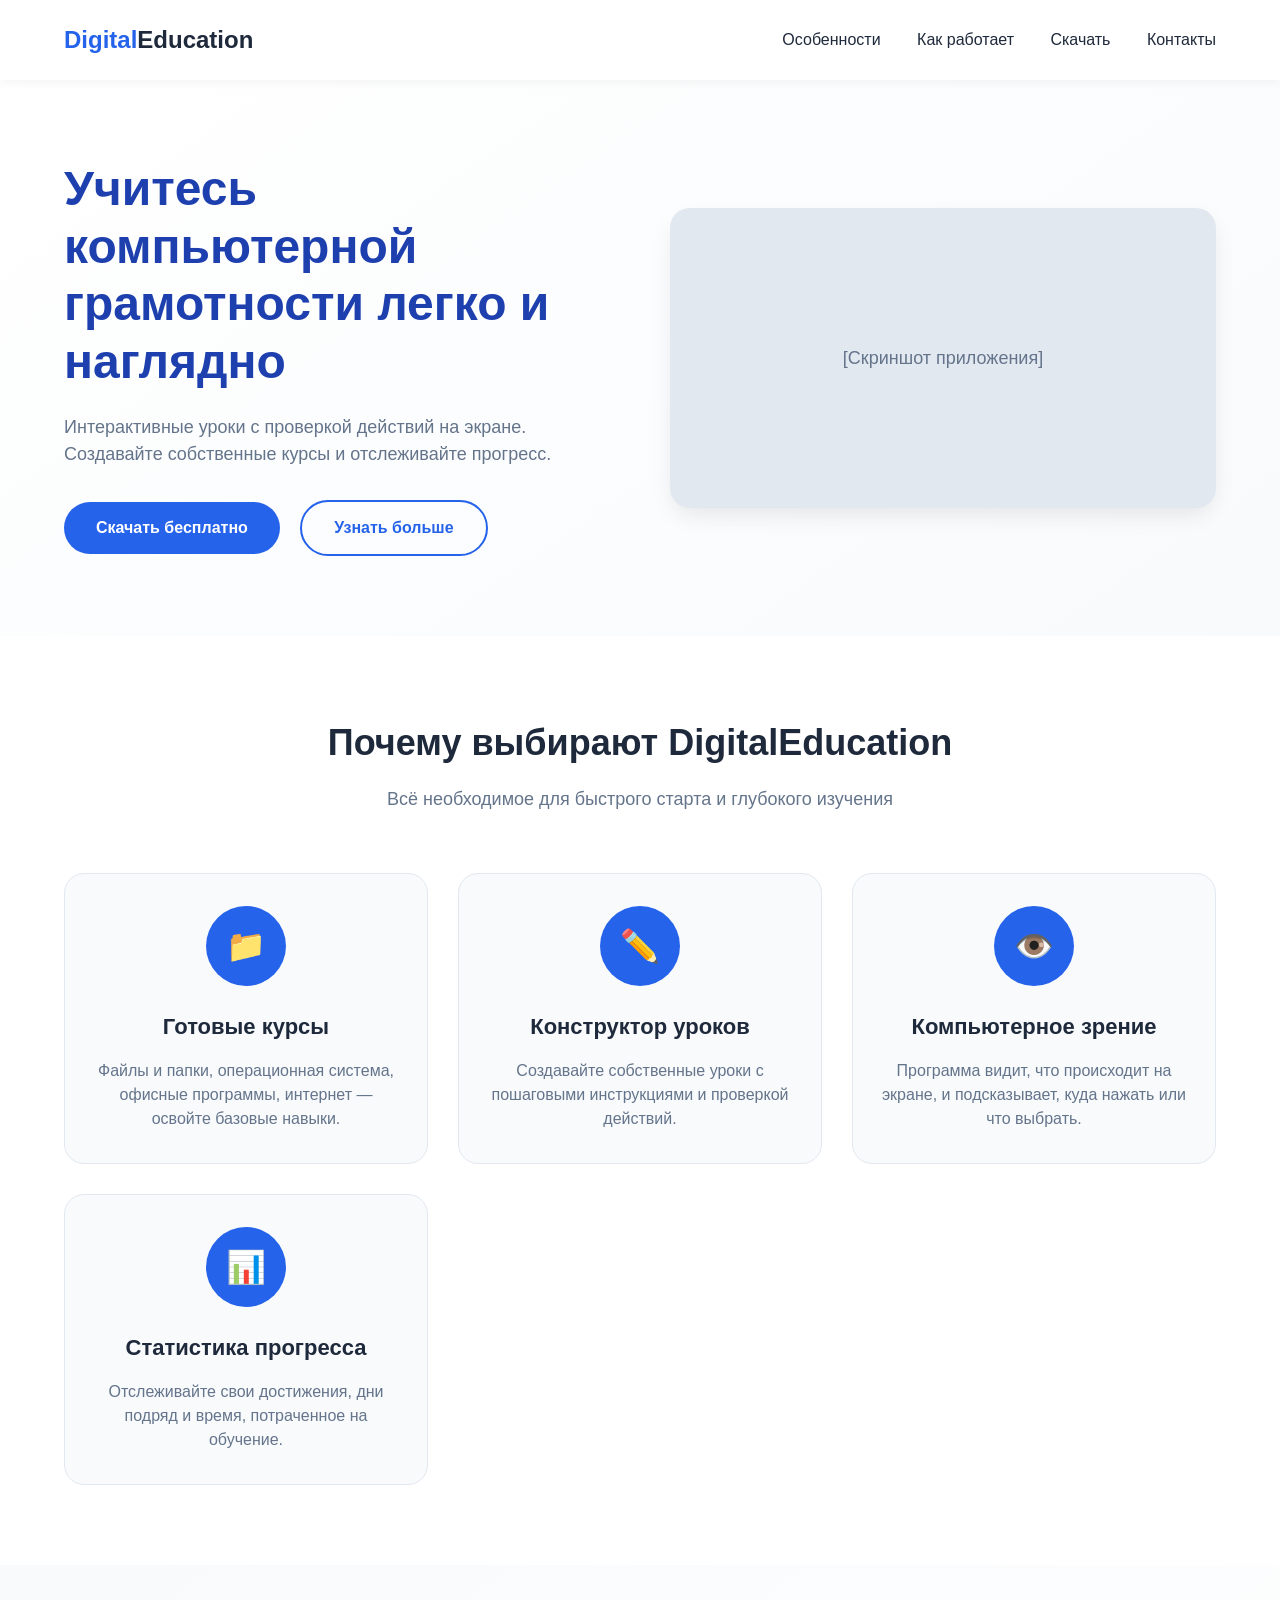
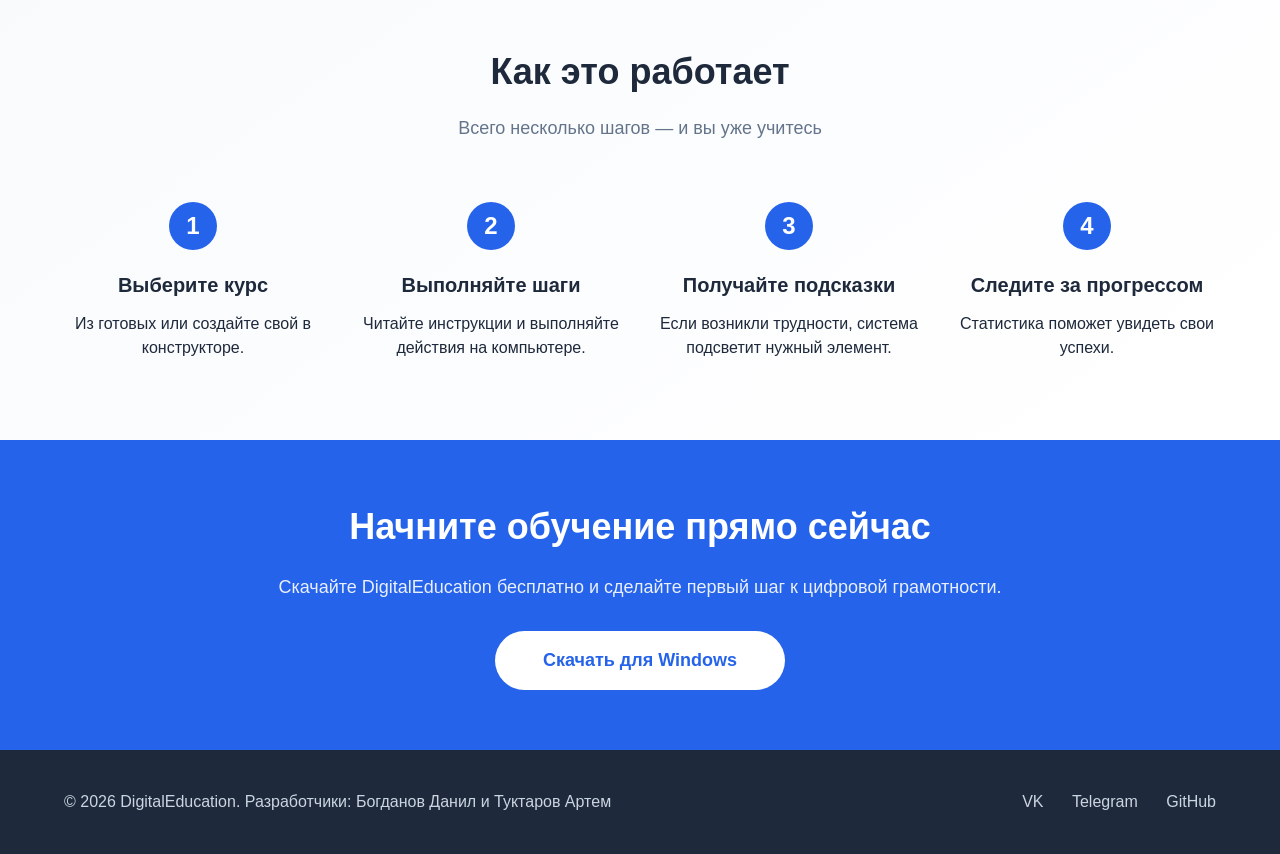
==== docs/index.html @ 8a0004fe "<Обязательно>" ====
<!DOCTYPE html>
<html lang="ru">
<head>
    <meta charset="UTF-8">
    <meta name="viewport" content="width=device-width, initial-scale=1.0">
    <title>DigitalEducation – учитесь компьютерной грамотности</title>
    <style>
        * {
            margin: 0;
            padding: 0;
            box-sizing: border-box;
        }

        body {
            font-family: 'Inter', -apple-system, BlinkMacSystemFont, 'Segoe UI', Roboto, sans-serif;
            background-color: #f5f7fa;
            color: #1e293b;
            line-height: 1.5;
        }

        /* Цвета из темы приложения */
        :root {
            --primary: #2563eb;      /* PrimaryBrush */
            --primary-dark: #1e40af;
            --success: #10b981;
            --warning: #f59e0b;
            --error: #ef4444;
            --surface: #ffffff;
            --text-primary: #1e293b;
            --text-secondary: #64748b;
            --border: #e2e8f0;
            --shadow: 0 10px 25px -5px rgba(0,0,0,0.1);
        }

        .container {
            max-width: 1200px;
            margin: 0 auto;
            padding: 0 24px;
        }

        /* Шапка */
        header {
            background: var(--surface);
            box-shadow: 0 2px 10px rgba(0,0,0,0.05);
            position: sticky;
            top: 0;
            z-index: 10;
        }

        header .container {
            display: flex;
            justify-content: space-between;
            align-items: center;
            height: 80px;
        }

        .logo {
            font-size: 24px;
            font-weight: 700;
            color: var(--primary);
        }
        .logo span {
            color: var(--text-primary);
        }

        nav a {
            margin-left: 32px;
            text-decoration: none;
            color: var(--text-primary);
            font-weight: 500;
            transition: color 0.2s;
        }
        nav a:hover {
            color: var(--primary);
        }

        /* Hero секция */
        .hero {
            padding: 80px 0;
            background: linear-gradient(145deg, #ffffff 0%, #f8fafc 100%);
        }

        .hero .container {
            display: grid;
            grid-template-columns: 1fr 1fr;
            gap: 60px;
            align-items: center;
        }

        .hero-content h1 {
            font-size: 48px;
            font-weight: 800;
            line-height: 1.2;
            margin-bottom: 24px;
            color: var(--primary-dark);
        }

        .hero-content p {
            font-size: 18px;
            color: var(--text-secondary);
            margin-bottom: 32px;
        }

        .btn {
            display: inline-block;
            background-color: var(--primary);
            color: white;
            padding: 14px 32px;
            border-radius: 40px;
            font-weight: 600;
            text-decoration: none;
            transition: background 0.2s, transform 0.1s;
            border: none;
            cursor: pointer;
        }
        .btn:hover {
            background-color: var(--primary-dark);
            transform: scale(1.05);
        }
        .btn-outline {
            background: transparent;
            border: 2px solid var(--primary);
            color: var(--primary);
            margin-left: 16px;
        }
        .btn-outline:hover {
            background: var(--primary);
            color: white;
        }

        .hero-image {
            background: var(--surface);
            border-radius: 20px;
            padding: 20px;
            box-shadow: var(--shadow);
            text-align: center;
        }
        .hero-image img {
            max-width: 100%;
            border-radius: 12px;
        }

        /* Особенности */
        .features {
            padding: 80px 0;
            background: var(--surface);
        }

        .section-title {
            text-align: center;
            font-size: 36px;
            font-weight: 700;
            margin-bottom: 16px;
            color: var(--text-primary);
        }
        .section-subtitle {
            text-align: center;
            font-size: 18px;
            color: var(--text-secondary);
            max-width: 700px;
            margin: 0 auto 60px;
        }

        .features-grid {
            display: grid;
            grid-template-columns: repeat(auto-fit, minmax(280px, 1fr));
            gap: 30px;
        }

        .feature-card {
            background: #f8fafc;
            border-radius: 20px;
            padding: 32px 24px;
            text-align: center;
            transition: all 0.3s;
            border: 1px solid var(--border);
        }
        .feature-card:hover {
            transform: translateY(-8px);
            box-shadow: var(--shadow);
            border-color: var(--primary);
        }

        .feature-icon {
            width: 80px;
            height: 80px;
            background: var(--primary);
            border-radius: 50%;
            display: flex;
            align-items: center;
            justify-content: center;
            margin: 0 auto 24px;
            color: white;
            font-size: 32px;
            font-weight: 600;
        }

        .feature-card h3 {
            font-size: 22px;
            margin-bottom: 16px;
            color: var(--text-primary);
        }
        .feature-card p {
            color: var(--text-secondary);
        }

        /* Как это работает */
        .how-it-works {
            padding: 80px 0;
            background: linear-gradient(145deg, #f8fafc 0%, #ffffff 100%);
        }

        .steps {
            display: flex;
            flex-wrap: wrap;
            justify-content: center;
            gap: 40px;
            margin-top: 50px;
        }

        .step {
            flex: 1 1 200px;
            text-align: center;
            position: relative;
        }

        .step-number {
            width: 48px;
            height: 48px;
            background: var(--primary);
            color: white;
            border-radius: 50%;
            display: flex;
            align-items: center;
            justify-content: center;
            font-size: 24px;
            font-weight: 700;
            margin: 0 auto 20px;
        }

        .step h4 {
            font-size: 20px;
            margin-bottom: 12px;
        }

        /* CTA */
        .cta {
            padding: 60px 0;
            background: var(--primary);
            color: white;
            text-align: center;
        }

        .cta h2 {
            font-size: 36px;
            margin-bottom: 20px;
        }
        .cta p {
            font-size: 18px;
            margin-bottom: 30px;
            opacity: 0.9;
        }
        .cta .btn {
            background: white;
            color: var(--primary);
            font-size: 18px;
            padding: 16px 48px;
        }
        .cta .btn:hover {
            background: #f1f5f9;
        }

        /* Подвал */
        footer {
            background: #1e293b;
            color: #cbd5e1;
            padding: 40px 0;
        }
        footer .container {
            display: flex;
            justify-content: space-between;
            align-items: center;
            flex-wrap: wrap;
            gap: 20px;
        }
        footer a {
            color: #cbd5e1;
            text-decoration: none;
        }
        footer a:hover {
            color: white;
        }
        .social-links a {
            margin-left: 24px;
        }

        /* Адаптивность */
        @media (max-width: 768px) {
            .hero .container {
                grid-template-columns: 1fr;
                text-align: center;
            }
            .hero-content h1 {
                font-size: 36px;
            }
            nav {
                display: none; /* для простоты скроем, можно заменить на бургер */
            }
            .steps {
                flex-direction: column;
                align-items: center;
            }
            footer .container {
                flex-direction: column;
                text-align: center;
            }
            .social-links a {
                margin: 0 12px;
            }
        }

        /* Placeholder для изображения */
        .hero-image {
            background: #e2e8f0;
            display: flex;
            align-items: center;
            justify-content: center;
            min-height: 300px;
            color: #64748b;
            font-size: 18px;
        }
    </style>
</head>
<body>
    <header>
        <div class="container">
            <div class="logo">Digital<span>Education</span></div>
            <nav>
                <a href="#features">Особенности</a>
                <a href="#how">Как работает</a>
                <a href="#download">Скачать</a>
                <a href="#contact">Контакты</a>
            </nav>
        </div>
    </header>

    <section class="hero">
        <div class="container">
            <div class="hero-content">
                <h1>Учитесь компьютерной грамотности легко и наглядно</h1>
                <p>Интерактивные уроки с проверкой действий на экране. Создавайте собственные курсы и отслеживайте прогресс.</p>
                <a href="#" class="btn">Скачать бесплатно</a>
                <a href="#" class="btn btn-outline">Узнать больше</a>
            </div>
            <div class="hero-image">
                <!-- Здесь будет скриншот приложения -->
                [Скриншот приложения]
            </div>
        </div>
    </section>

    <section class="features" id="features">
        <div class="container">
            <h2 class="section-title">Почему выбирают DigitalEducation</h2>
            <p class="section-subtitle">Всё необходимое для быстрого старта и глубокого изучения</p>
            <div class="features-grid">
                <div class="feature-card">
                    <div class="feature-icon">📁</div>
                    <h3>Готовые курсы</h3>
                    <p>Файлы и папки, операционная система, офисные программы, интернет — освойте базовые навыки.</p>
                </div>
                <div class="feature-card">
                    <div class="feature-icon">✏️</div>
                    <h3>Конструктор уроков</h3>
                    <p>Создавайте собственные уроки с пошаговыми инструкциями и проверкой действий.</p>
                </div>
                <div class="feature-card">
                    <div class="feature-icon">👁️</div>
                    <h3>Компьютерное зрение</h3>
                    <p>Программа видит, что происходит на экране, и подсказывает, куда нажать или что выбрать.</p>
                </div>
                <div class="feature-card">
                    <div class="feature-icon">📊</div>
                    <h3>Статистика прогресса</h3>
                    <p>Отслеживайте свои достижения, дни подряд и время, потраченное на обучение.</p>
                </div>
            </div>
        </div>
    </section>

    <section class="how-it-works" id="how">
        <div class="container">
            <h2 class="section-title">Как это работает</h2>
            <p class="section-subtitle">Всего несколько шагов — и вы уже учитесь</p>
            <div class="steps">
                <div class="step">
                    <div class="step-number">1</div>
                    <h4>Выберите курс</h4>
                    <p>Из готовых или создайте свой в конструкторе.</p>
                </div>
                <div class="step">
                    <div class="step-number">2</div>
                    <h4>Выполняйте шаги</h4>
                    <p>Читайте инструкции и выполняйте действия на компьютере.</p>
                </div>
                <div class="step">
                    <div class="step-number">3</div>
                    <h4>Получайте подсказки</h4>
                    <p>Если возникли трудности, система подсветит нужный элемент.</p>
                </div>
                <div class="step">
                    <div class="step-number">4</div>
                    <h4>Следите за прогрессом</h4>
                    <p>Статистика поможет увидеть свои успехи.</p>
                </div>
            </div>
        </div>
    </section>

    <section class="cta" id="download">
        <div class="container">
            <h2>Начните обучение прямо сейчас</h2>
            <p>Скачайте DigitalEducation бесплатно и сделайте первый шаг к цифровой грамотности.</p>
            <a href="#" class="btn">Скачать для Windows</a>
        </div>
    </section>

    <footer id="contact">
        <div class="container">
            <div>© 2026 DigitalEducation. Разработчики: Богданов Данил и Туктаров Артем</div>
            <div class="social-links">
                <a href="#">VK</a>
                <a href="#">Telegram</a>
                <a href="#">GitHub</a>
            </div>
        </div>
    </footer>
</body>
</html>
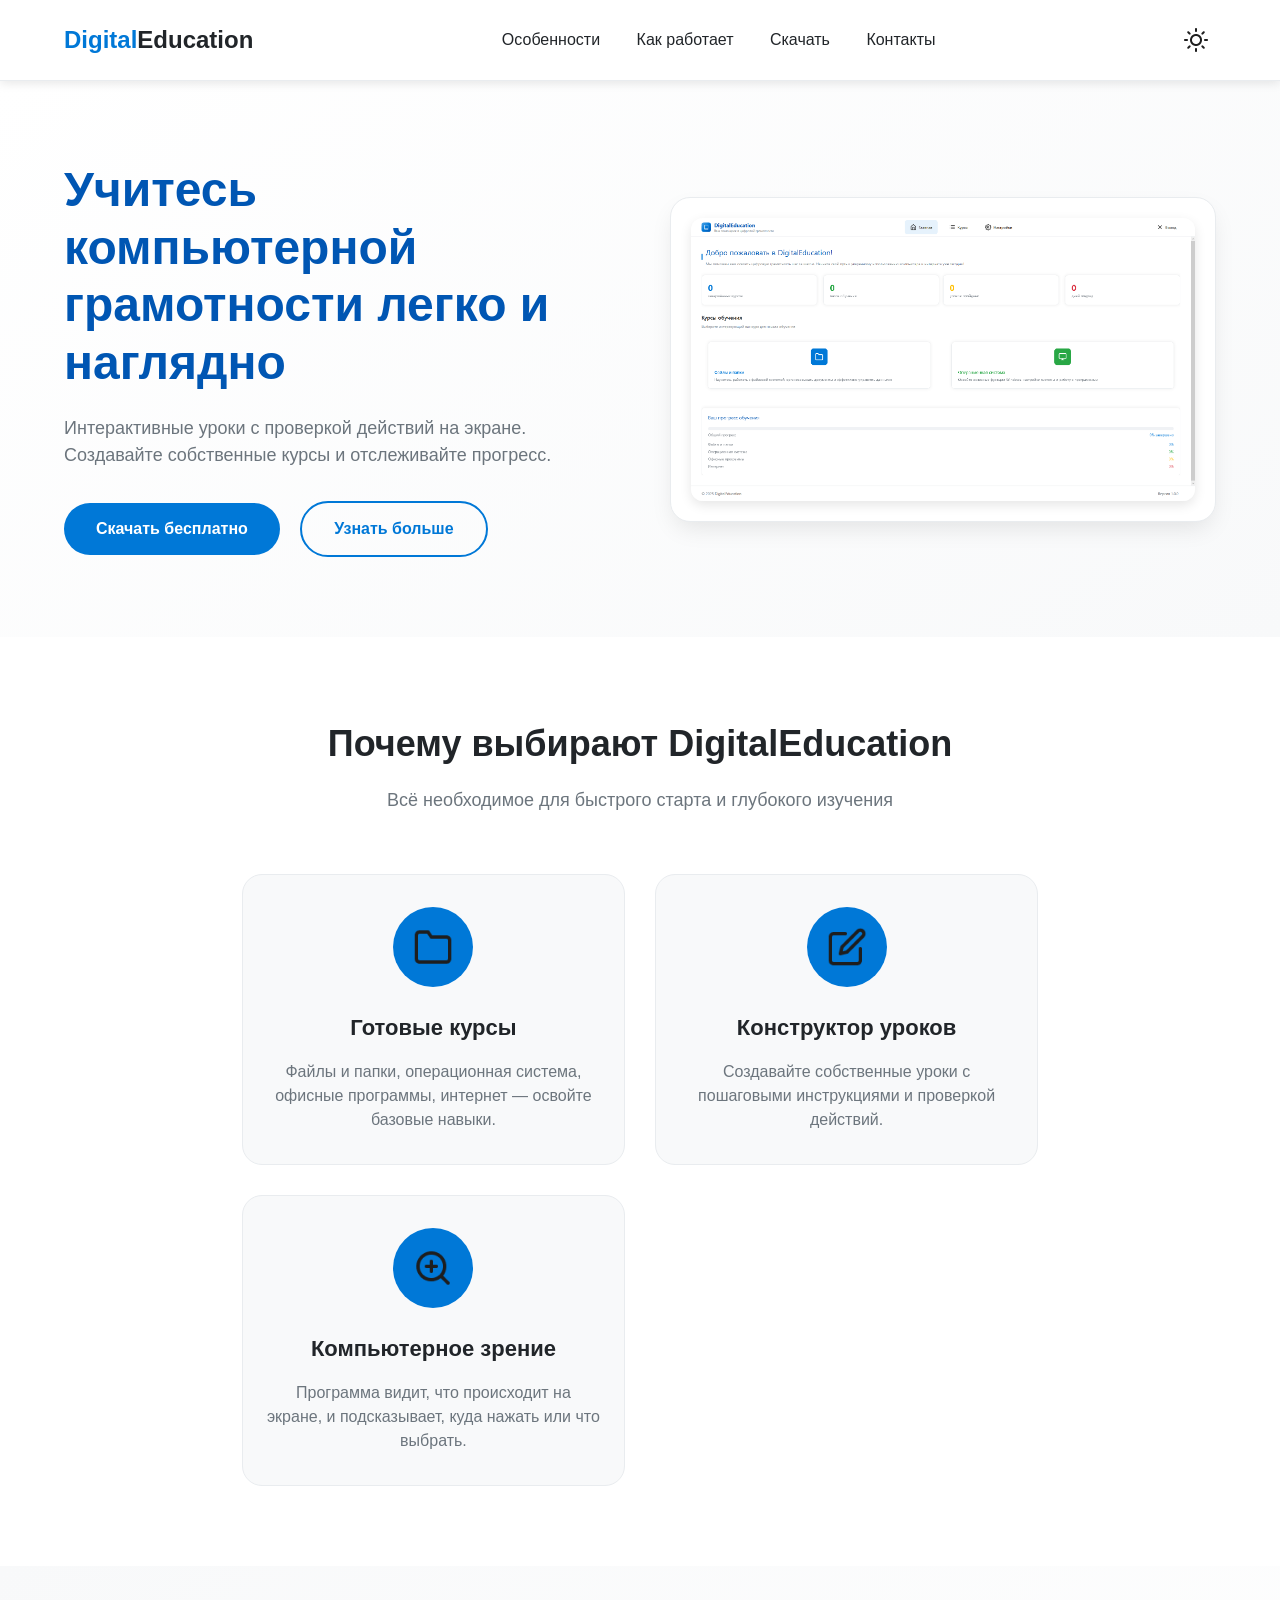
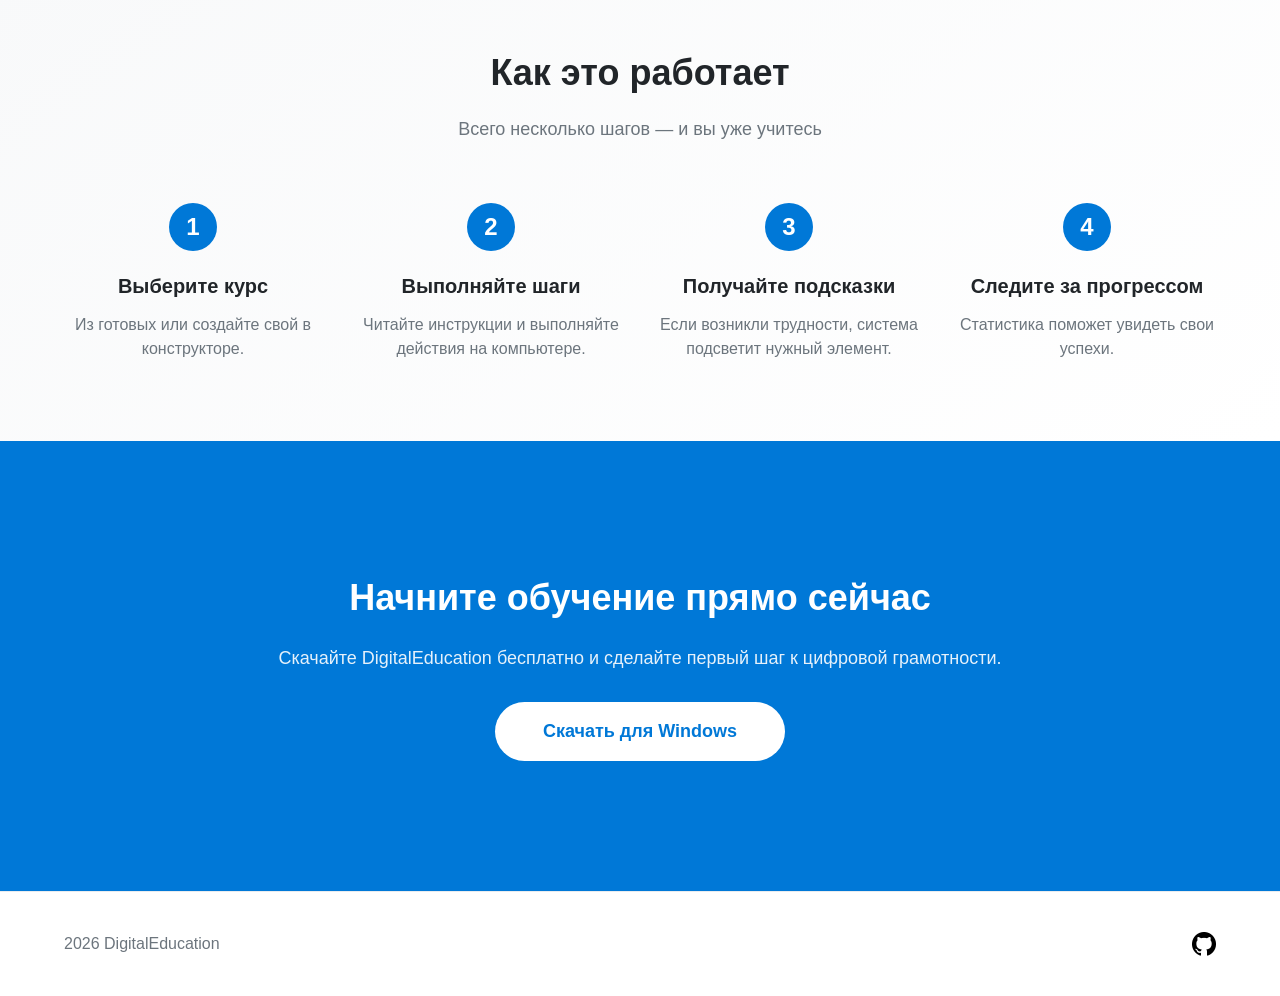
==== commit d18d0fc3: "<Обязательно>" ====
--- a/docs/index.html
+++ b/docs/index.html
@@ -4,334 +4,9 @@
     <meta charset="UTF-8">
     <meta name="viewport" content="width=device-width, initial-scale=1.0">
     <title>DigitalEducation – учитесь компьютерной грамотности</title>
-    <style>
-        * {
-            margin: 0;
-            padding: 0;
-            box-sizing: border-box;
-        }
-
-        body {
-            font-family: 'Inter', -apple-system, BlinkMacSystemFont, 'Segoe UI', Roboto, sans-serif;
-            background-color: #f5f7fa;
-            color: #1e293b;
-            line-height: 1.5;
-        }
-
-        /* Цвета из темы приложения */
-        :root {
-            --primary: #2563eb;      /* PrimaryBrush */
-            --primary-dark: #1e40af;
-            --success: #10b981;
-            --warning: #f59e0b;
-            --error: #ef4444;
-            --surface: #ffffff;
-            --text-primary: #1e293b;
-            --text-secondary: #64748b;
-            --border: #e2e8f0;
-            --shadow: 0 10px 25px -5px rgba(0,0,0,0.1);
-        }
-
-        .container {
-            max-width: 1200px;
-            margin: 0 auto;
-            padding: 0 24px;
-        }
-
-        /* Шапка */
-        header {
-            background: var(--surface);
-            box-shadow: 0 2px 10px rgba(0,0,0,0.05);
-            position: sticky;
-            top: 0;
-            z-index: 10;
-        }
-
-        header .container {
-            display: flex;
-            justify-content: space-between;
-            align-items: center;
-            height: 80px;
-        }
-
-        .logo {
-            font-size: 24px;
-            font-weight: 700;
-            color: var(--primary);
-        }
-        .logo span {
-            color: var(--text-primary);
-        }
-
-        nav a {
-            margin-left: 32px;
-            text-decoration: none;
-            color: var(--text-primary);
-            font-weight: 500;
-            transition: color 0.2s;
-        }
-        nav a:hover {
-            color: var(--primary);
-        }
-
-        /* Hero секция */
-        .hero {
-            padding: 80px 0;
-            background: linear-gradient(145deg, #ffffff 0%, #f8fafc 100%);
-        }
-
-        .hero .container {
-            display: grid;
-            grid-template-columns: 1fr 1fr;
-            gap: 60px;
-            align-items: center;
-        }
-
-        .hero-content h1 {
-            font-size: 48px;
-            font-weight: 800;
-            line-height: 1.2;
-            margin-bottom: 24px;
-            color: var(--primary-dark);
-        }
-
-        .hero-content p {
-            font-size: 18px;
-            color: var(--text-secondary);
-            margin-bottom: 32px;
-        }
-
-        .btn {
-            display: inline-block;
-            background-color: var(--primary);
-            color: white;
-            padding: 14px 32px;
-            border-radius: 40px;
-            font-weight: 600;
-            text-decoration: none;
-            transition: background 0.2s, transform 0.1s;
-            border: none;
-            cursor: pointer;
-        }
-        .btn:hover {
-            background-color: var(--primary-dark);
-            transform: scale(1.05);
-        }
-        .btn-outline {
-            background: transparent;
-            border: 2px solid var(--primary);
-            color: var(--primary);
-            margin-left: 16px;
-        }
-        .btn-outline:hover {
-            background: var(--primary);
-            color: white;
-        }
-
-        .hero-image {
-            background: var(--surface);
-            border-radius: 20px;
-            padding: 20px;
-            box-shadow: var(--shadow);
-            text-align: center;
-        }
-        .hero-image img {
-            max-width: 100%;
-            border-radius: 12px;
-        }
-
-        /* Особенности */
-        .features {
-            padding: 80px 0;
-            background: var(--surface);
-        }
-
-        .section-title {
-            text-align: center;
-            font-size: 36px;
-            font-weight: 700;
-            margin-bottom: 16px;
-            color: var(--text-primary);
-        }
-        .section-subtitle {
-            text-align: center;
-            font-size: 18px;
-            color: var(--text-secondary);
-            max-width: 700px;
-            margin: 0 auto 60px;
-        }
-
-        .features-grid {
-            display: grid;
-            grid-template-columns: repeat(auto-fit, minmax(280px, 1fr));
-            gap: 30px;
-        }
-
-        .feature-card {
-            background: #f8fafc;
-            border-radius: 20px;
-            padding: 32px 24px;
-            text-align: center;
-            transition: all 0.3s;
-            border: 1px solid var(--border);
-        }
-        .feature-card:hover {
-            transform: translateY(-8px);
-            box-shadow: var(--shadow);
-            border-color: var(--primary);
-        }
-
-        .feature-icon {
-            width: 80px;
-            height: 80px;
-            background: var(--primary);
-            border-radius: 50%;
-            display: flex;
-            align-items: center;
-            justify-content: center;
-            margin: 0 auto 24px;
-            color: white;
-            font-size: 32px;
-            font-weight: 600;
-        }
-
-        .feature-card h3 {
-            font-size: 22px;
-            margin-bottom: 16px;
-            color: var(--text-primary);
-        }
-        .feature-card p {
-            color: var(--text-secondary);
-        }
-
-        /* Как это работает */
-        .how-it-works {
-            padding: 80px 0;
-            background: linear-gradient(145deg, #f8fafc 0%, #ffffff 100%);
-        }
-
-        .steps {
-            display: flex;
-            flex-wrap: wrap;
-            justify-content: center;
-            gap: 40px;
-            margin-top: 50px;
-        }
-
-        .step {
-            flex: 1 1 200px;
-            text-align: center;
-            position: relative;
-        }
-
-        .step-number {
-            width: 48px;
-            height: 48px;
-            background: var(--primary);
-            color: white;
-            border-radius: 50%;
-            display: flex;
-            align-items: center;
-            justify-content: center;
-            font-size: 24px;
-            font-weight: 700;
-            margin: 0 auto 20px;
-        }
-
-        .step h4 {
-            font-size: 20px;
-            margin-bottom: 12px;
-        }
-
-        /* CTA */
-        .cta {
-            padding: 60px 0;
-            background: var(--primary);
-            color: white;
-            text-align: center;
-        }
-
-        .cta h2 {
-            font-size: 36px;
-            margin-bottom: 20px;
-        }
-        .cta p {
-            font-size: 18px;
-            margin-bottom: 30px;
-            opacity: 0.9;
-        }
-        .cta .btn {
-            background: white;
-            color: var(--primary);
-            font-size: 18px;
-            padding: 16px 48px;
-        }
-        .cta .btn:hover {
-            background: #f1f5f9;
-        }
-
-        /* Подвал */
-        footer {
-            background: #1e293b;
-            color: #cbd5e1;
-            padding: 40px 0;
-        }
-        footer .container {
-            display: flex;
-            justify-content: space-between;
-            align-items: center;
-            flex-wrap: wrap;
-            gap: 20px;
-        }
-        footer a {
-            color: #cbd5e1;
-            text-decoration: none;
-        }
-        footer a:hover {
-            color: white;
-        }
-        .social-links a {
-            margin-left: 24px;
-        }
-
-        /* Адаптивность */
-        @media (max-width: 768px) {
-            .hero .container {
-                grid-template-columns: 1fr;
-                text-align: center;
-            }
-            .hero-content h1 {
-                font-size: 36px;
-            }
-            nav {
-                display: none; /* для простоты скроем, можно заменить на бургер */
-            }
-            .steps {
-                flex-direction: column;
-                align-items: center;
-            }
-            footer .container {
-                flex-direction: column;
-                text-align: center;
-            }
-            .social-links a {
-                margin: 0 12px;
-            }
-        }
-
-        /* Placeholder для изображения */
-        .hero-image {
-            background: #e2e8f0;
-            display: flex;
-            align-items: center;
-            justify-content: center;
-            min-height: 300px;
-            color: #64748b;
-            font-size: 18px;
-        }
-    </style>
+    <link rel="stylesheet" href="style.css">
 </head>
-<body>
+<body class="theme-light">
     <header>
         <div class="container">
             <div class="logo">Digital<span>Education</span></div>
@@ -341,6 +16,10 @@
                 <a href="#download">Скачать</a>
                 <a href="#contact">Контакты</a>
             </nav>
+            <button id="theme-toggle" class="theme-toggle" aria-label="Переключить тему">
+                <img class="theme-icon sun-icon" data-icon="Sun" alt="Light theme">
+                <img class="theme-icon moon-icon" data-icon="Moon" alt="Dark theme">
+            </button>
         </div>
     </header>
 
@@ -350,11 +29,10 @@
                 <h1>Учитесь компьютерной грамотности легко и наглядно</h1>
                 <p>Интерактивные уроки с проверкой действий на экране. Создавайте собственные курсы и отслеживайте прогресс.</p>
                 <a href="#" class="btn">Скачать бесплатно</a>
-                <a href="#" class="btn btn-outline">Узнать больше</a>
+                <a href="https://github.com/OfficialBogdanov/DigitalEducation" class="btn btn-outline">Узнать больше</a>
             </div>
             <div class="hero-image">
-                <!-- Здесь будет скриншот приложения -->
-                [Скриншот приложения]
+               <img src="Main.png" alt="Скриншот приложения" class="hero-screenshot">
             </div>
         </div>
     </section>
@@ -365,24 +43,25 @@
             <p class="section-subtitle">Всё необходимое для быстрого старта и глубокого изучения</p>
             <div class="features-grid">
                 <div class="feature-card">
-                    <div class="feature-icon">📁</div>
+                    <div class="feature-icon">
+                        <img class="theme-icon" data-icon="Folder" alt="">
+                    </div>
                     <h3>Готовые курсы</h3>
                     <p>Файлы и папки, операционная система, офисные программы, интернет — освойте базовые навыки.</p>
                 </div>
                 <div class="feature-card">
-                    <div class="feature-icon">✏️</div>
+                    <div class="feature-icon">
+                        <img class="theme-icon" data-icon="Edit" alt="">
+                    </div>
                     <h3>Конструктор уроков</h3>
                     <p>Создавайте собственные уроки с пошаговыми инструкциями и проверкой действий.</p>
                 </div>
                 <div class="feature-card">
-                    <div class="feature-icon">👁️</div>
+                    <div class="feature-icon">
+                        <img class="theme-icon" data-icon="ZoomIn" alt="">
+                    </div>
                     <h3>Компьютерное зрение</h3>
                     <p>Программа видит, что происходит на экране, и подсказывает, куда нажать или что выбрать.</p>
-                </div>
-                <div class="feature-card">
-                    <div class="feature-icon">📊</div>
-                    <h3>Статистика прогресса</h3>
-                    <p>Отслеживайте свои достижения, дни подряд и время, потраченное на обучение.</p>
                 </div>
             </div>
         </div>
@@ -427,13 +106,20 @@
 
     <footer id="contact">
         <div class="container">
-            <div>© 2026 DigitalEducation. Разработчики: Богданов Данил и Туктаров Артем</div>
+            <div>2026 DigitalEducation</div>
             <div class="social-links">
-                <a href="#">VK</a>
-                <a href="#">Telegram</a>
-                <a href="#">GitHub</a>
+                <a href="https://github.com/OfficialBogdanov/DigitalEducation"><img class="theme-icon social-icon" data-icon="GitHub" alt="GitHub"></a>
             </div>
         </div>
     </footer>
+
+    <div id="lightbox" class="lightbox">
+        <span class="close">&times;</span>
+        <img class="lightbox-content" id="lightbox-img" alt="">
+    </div>
+
+    <button id="backToTop" class="back-to-top" aria-label="Наверх">↑</button>
+
+    <script src="script.js"></script>
 </body>
 </html>
--- a/docs/style.css
+++ b/docs/style.css
@@ -0,0 +1,464 @@
+* {
+    margin: 0;
+    padding: 0;
+    box-sizing: border-box;
+}
+
+body {
+    font-family: 'Inter', -apple-system, BlinkMacSystemFont, 'Segoe UI', Roboto, sans-serif;
+    line-height: 1.5;
+    transition: background-color 0.3s, color 0.3s;
+}
+
+.container {
+    max-width: 1200px;
+    margin: 0 auto;
+    padding: 0 24px;
+}
+
+.theme-light {
+    --bg-primary: #F8F9FA;
+    --bg-surface: #FFFFFF;
+    --bg-surface-border: #E9ECEF;
+    --bg-hover: #E9ECEF;
+    --bg-selected: #E3F2FD;
+    --text-primary: #212529;
+    --text-secondary: #6C757D;
+    --text-disabled: #ADB5BD;
+    --text-inverse: #FFFFFF;
+    --primary: #0078D7;
+    --primary-dark: #0056B3;
+    --primary-light: #50A6E8;
+    --success: #28A745;
+    --warning: #FFC107;
+    --error: #DC3545;
+    --custom: #B4674D;
+    --shadow: rgba(0, 0, 0, 0.1);
+}
+
+.theme-dark {
+    --bg-primary: #121212;
+    --bg-surface: #1E1E1E;
+    --bg-surface-border: #2D2D2D;
+    --bg-hover: #2D2D2D;
+    --bg-selected: #1565C0;
+    --text-primary: #E1E1E1;
+    --text-secondary: #A0A0A0;
+    --text-disabled: #666666;
+    --text-inverse: #121212;
+    --primary: #2196F3;
+    --primary-dark: #1976D2;
+    --primary-light: #64B5F6;
+    --success: #4CAF50;
+    --warning: #FF9800;
+    --error: #F44336;
+    --custom: #A5694F;
+    --shadow: rgba(0, 0, 0, 0.4);
+}
+
+body {
+    background-color: var(--bg-primary);
+    color: var(--text-primary);
+}
+
+header {
+    background: var(--bg-surface);
+    border-bottom: 1px solid var(--bg-surface-border);
+    position: sticky;
+    top: 0;
+    z-index: 10;
+    box-shadow: 0 2px 10px var(--shadow);
+}
+
+header .container {
+    display: flex;
+    justify-content: space-between;
+    align-items: center;
+    height: 80px;
+}
+
+.logo {
+    font-size: 24px;
+    font-weight: 700;
+    color: var(--primary);
+}
+.logo span {
+    color: var(--text-primary);
+}
+
+nav a {
+    margin-left: 32px;
+    text-decoration: none;
+    color: var(--text-primary);
+    font-weight: 500;
+    transition: color 0.2s;
+}
+nav a:hover {
+    color: var(--primary);
+}
+
+.theme-toggle {
+    background: none;
+    border: none;
+    cursor: pointer;
+    width: 40px;
+    height: 40px;
+    margin-left: 24px;
+    display: flex;
+    align-items: center;
+    justify-content: center;
+}
+.theme-toggle img {
+    width: 24px;
+    height: 24px;
+}
+.theme-light .theme-toggle .sun-icon,
+.theme-dark .theme-toggle .moon-icon {
+    display: inline-block;
+}
+.theme-light .theme-toggle .moon-icon,
+.theme-dark .theme-toggle .sun-icon {
+    display: none;
+}
+
+.hero {
+    padding: 80px 0;
+    background: linear-gradient(145deg, var(--bg-surface) 0%, var(--bg-primary) 100%);
+}
+
+.hero .container {
+    display: grid;
+    grid-template-columns: 1fr 1fr;
+    gap: 60px;
+    align-items: center;
+}
+
+.hero-content h1 {
+    font-size: 48px;
+    font-weight: 800;
+    line-height: 1.2;
+    margin-bottom: 24px;
+    color: var(--primary-dark);
+}
+
+.hero-content p {
+    font-size: 18px;
+    color: var(--text-secondary);
+    margin-bottom: 32px;
+}
+
+.hero-screenshot {
+    max-width: 100%;
+    height: auto;
+    border-radius: 12px;
+    display: block;
+    box-shadow: 0 4px 12px var(--shadow);
+}
+
+.hero, .features, .how-it-works, .cta {
+    min-height: 50vh;
+    display: flex;
+    flex-direction: column;
+    justify-content: center;
+}
+
+.btn {
+    display: inline-block;
+    background-color: var(--primary);
+    color: var(--text-inverse);
+    padding: 14px 32px;
+    border-radius: 40px;
+    font-weight: 600;
+    text-decoration: none;
+    transition: background 0.2s, transform 0.1s;
+    border: none;
+    cursor: pointer;
+}
+.btn:hover {
+    background-color: var(--primary-dark);
+    transform: scale(1.05);
+}
+.btn-outline {
+    background: transparent;
+    border: 2px solid var(--primary);
+    color: var(--primary);
+    margin-left: 16px;
+}
+.btn-outline:hover {
+    background: var(--primary);
+    color: var(--text-inverse);
+}
+
+.hero-image {
+    background: var(--bg-surface);
+    border-radius: 20px;
+    padding: 20px;
+    box-shadow: 0 10px 25px -5px var(--shadow);
+    text-align: center;
+    min-height: 300px;
+    display: flex;
+    align-items: center;
+    justify-content: center;
+    color: var(--text-secondary);
+    border: 1px solid var(--bg-surface-border);
+}
+
+.features {
+    padding: 80px 0;
+    background: var(--bg-surface);
+}
+
+.section-title {
+    text-align: center;
+    font-size: 36px;
+    font-weight: 700;
+    margin-bottom: 16px;
+    color: var(--text-primary);
+}
+.section-subtitle {
+    text-align: center;
+    font-size: 18px;
+    color: var(--text-secondary);
+    max-width: 700px;
+    margin: 0 auto 60px;
+}
+
+.features-grid {
+    display: grid;
+    grid-template-columns: repeat(auto-fit, minmax(280px, 1fr));
+    gap: 30px;
+}
+
+.feature-card {
+    background: var(--bg-primary);
+    border-radius: 20px;
+    padding: 32px 24px;
+    text-align: center;
+    transition: all 0.3s;
+    border: 1px solid var(--bg-surface-border);
+}
+.feature-card:hover {
+    transform: translateY(-8px);
+    box-shadow: 0 10px 25px -5px var(--shadow);
+    border-color: var(--primary);
+}
+
+.feature-icon {
+    width: 80px;
+    height: 80px;
+    background: var(--primary);
+    border-radius: 50%;
+    display: flex;
+    align-items: center;
+    justify-content: center;
+    margin: 0 auto 24px;
+}
+.feature-icon img {
+    width: 40px;
+    height: 40px;
+}
+
+.feature-card h3 {
+    font-size: 22px;
+    margin-bottom: 16px;
+    color: var(--text-primary);
+}
+.feature-card p {
+    color: var(--text-secondary);
+}
+
+.how-it-works {
+    padding: 80px 0;
+    background: linear-gradient(145deg, var(--bg-primary) 0%, var(--bg-surface) 100%);
+}
+
+.steps {
+    display: flex;
+    flex-wrap: wrap;
+    justify-content: center;
+    gap: 40px;
+    margin-top: 50px;
+}
+
+.step {
+    flex: 1 1 200px;
+    text-align: center;
+    position: relative;
+}
+
+.step-number {
+    width: 48px;
+    height: 48px;
+    background: var(--primary);
+    color: var(--text-inverse);
+    border-radius: 50%;
+    display: flex;
+    align-items: center;
+    justify-content: center;
+    font-size: 24px;
+    font-weight: 700;
+    margin: 0 auto 20px;
+}
+
+.step h4 {
+    font-size: 20px;
+    margin-bottom: 12px;
+    color: var(--text-primary);
+}
+.step p {
+    color: var(--text-secondary);
+}
+
+.cta {
+    padding: 60px 0;
+    background: var(--primary);
+    color: var(--text-inverse);
+    text-align: center;
+}
+
+.cta h2 {
+    font-size: 36px;
+    margin-bottom: 20px;
+}
+.cta p {
+    font-size: 18px;
+    margin-bottom: 30px;
+    opacity: 0.9;
+}
+.cta .btn {
+    background: var(--text-inverse);
+    color: var(--primary);
+    font-size: 18px;
+    padding: 16px 48px;
+}
+.cta .btn:hover {
+    background: #f1f5f9;
+}
+
+footer {
+    background: var(--bg-surface);
+    border-top: 1px solid var(--bg-surface-border);
+    color: var(--text-secondary);
+    padding: 40px 0;
+}
+footer .container {
+    display: flex;
+    justify-content: space-between;
+    align-items: center;
+    flex-wrap: wrap;
+    gap: 20px;
+}
+footer a {
+    color: var(--text-secondary);
+    text-decoration: none;
+}
+footer a:hover {
+    color: var(--primary);
+}
+.social-links a {
+    margin-left: 24px;
+    display: flex;
+    gap: 16px;
+}
+
+.social-icon {
+    width: 24px;
+    height: 24px;
+    transition: opacity 0.2s;
+}
+.social-icon:hover {
+    opacity: 0.8;
+}
+
+.lightbox {
+    display: none;
+    position: fixed;
+    z-index: 1000;
+    left: 0;
+    top: 0;
+    width: 100%;
+    height: 100%;
+    background-color: rgba(0,0,0,0.9);
+    align-items: center;
+    justify-content: center;
+    flex-direction: column;
+}
+
+.lightbox.show {
+    display: flex;
+}
+
+.lightbox-content {
+    max-width: 90%;
+    max-height: 80%;
+    object-fit: contain;
+    border-radius: 8px;
+}
+
+.close {
+    position: absolute;
+    top: 20px;
+    right: 40px;
+    color: white;
+    font-size: 40px;
+    font-weight: bold;
+    cursor: pointer;
+    transition: 0.3s;
+}
+
+.close:hover {
+    color: #ccc;
+}
+
+.back-to-top {
+    position: fixed;
+    bottom: 20px;
+    left: 20px;
+    width: 50px;
+    height: 50px;
+    background: var(--primary);
+    color: var(--text-inverse);
+    border: none;
+    border-radius: 50%;
+    font-size: 24px;
+    cursor: pointer;
+    box-shadow: 0 2px 10px var(--shadow);
+    transition: background 0.3s, transform 0.2s;
+    z-index: 100;
+    display: flex;
+    align-items: center;
+    justify-content: center;
+}
+
+.back-to-top:hover {
+    background: var(--primary-dark);
+    transform: scale(1.1);
+}
+
+.back-to-top.hidden {
+    display: none;
+}
+
+@media (max-width: 768px) {
+    .hero .container {
+        grid-template-columns: 1fr;
+        text-align: center;
+    }
+    .hero-content h1 {
+        font-size: 36px;
+    }
+    nav {
+        display: none;
+    }
+    .steps {
+        flex-direction: column;
+        align-items: center;
+    }
+    footer .container {
+        flex-direction: column;
+        text-align: center;
+    }
+    .social-links a {
+        margin: 0 12px;
+    }
+}
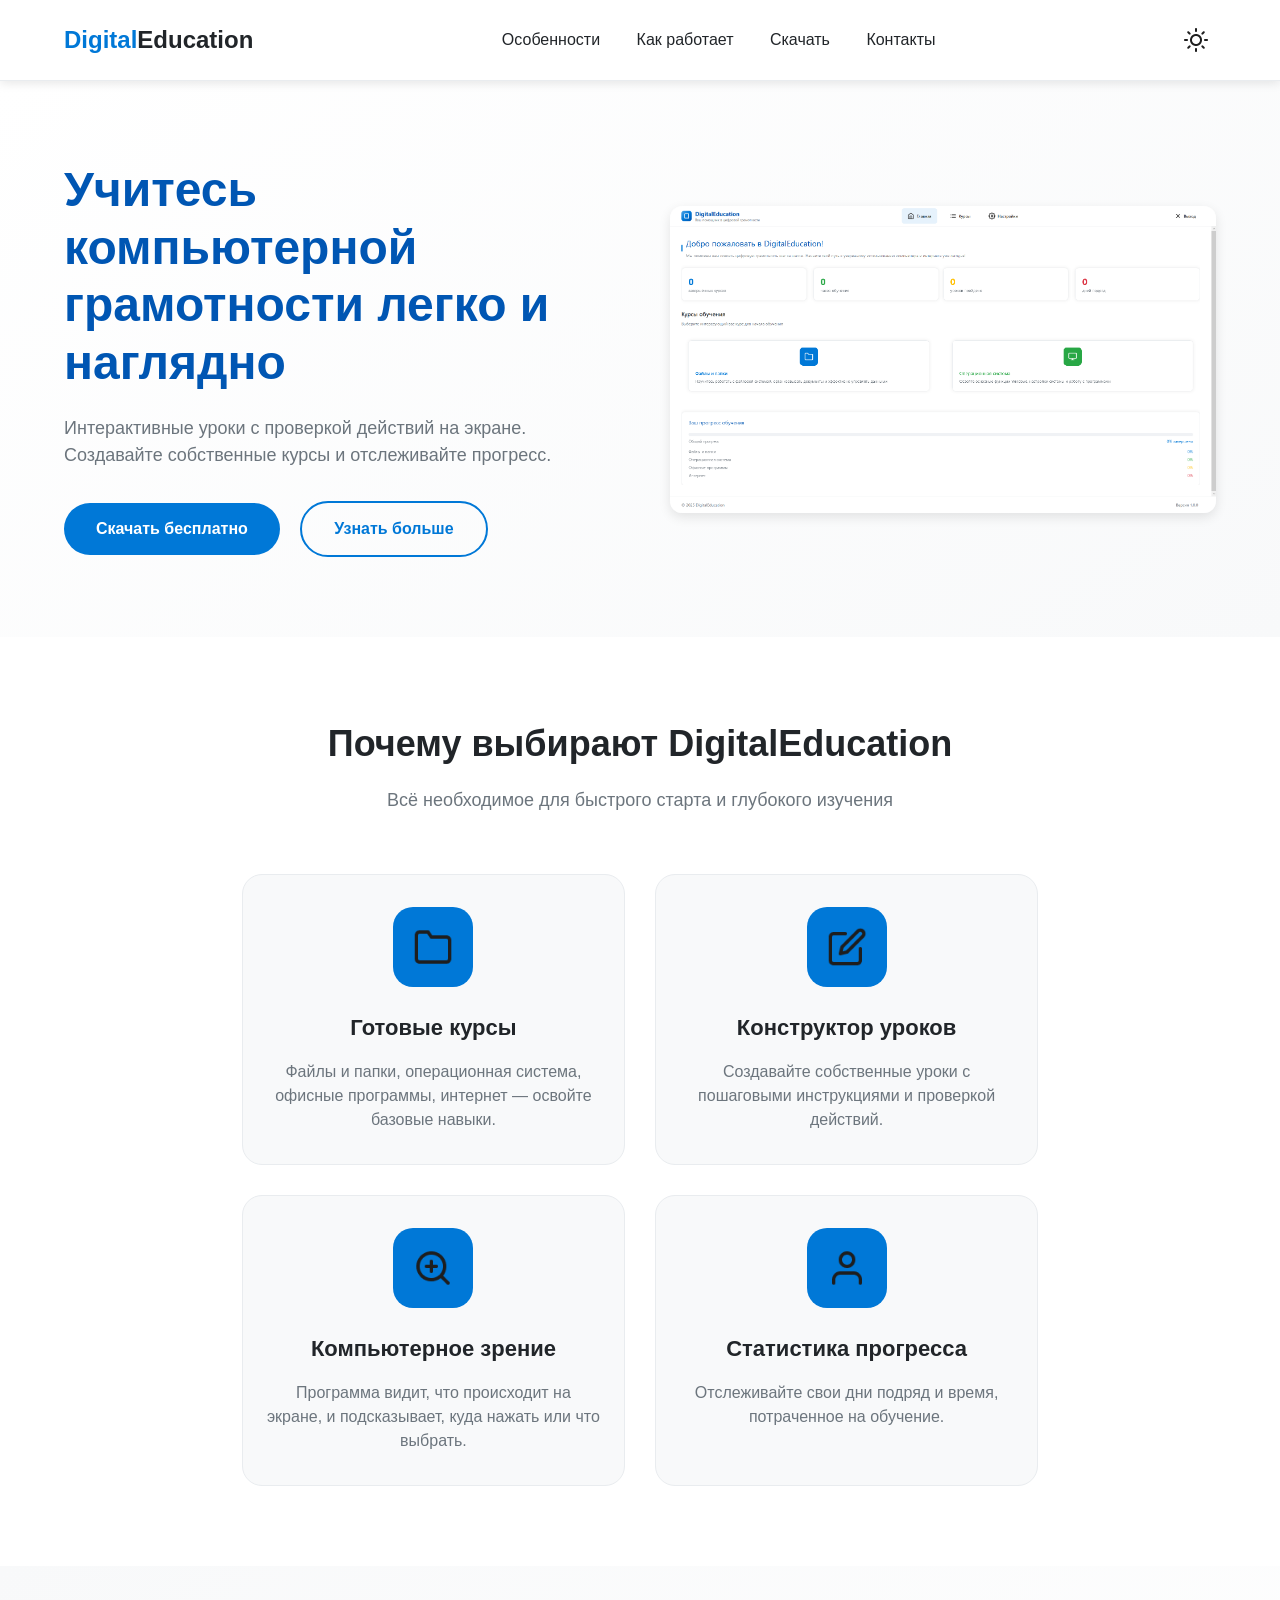
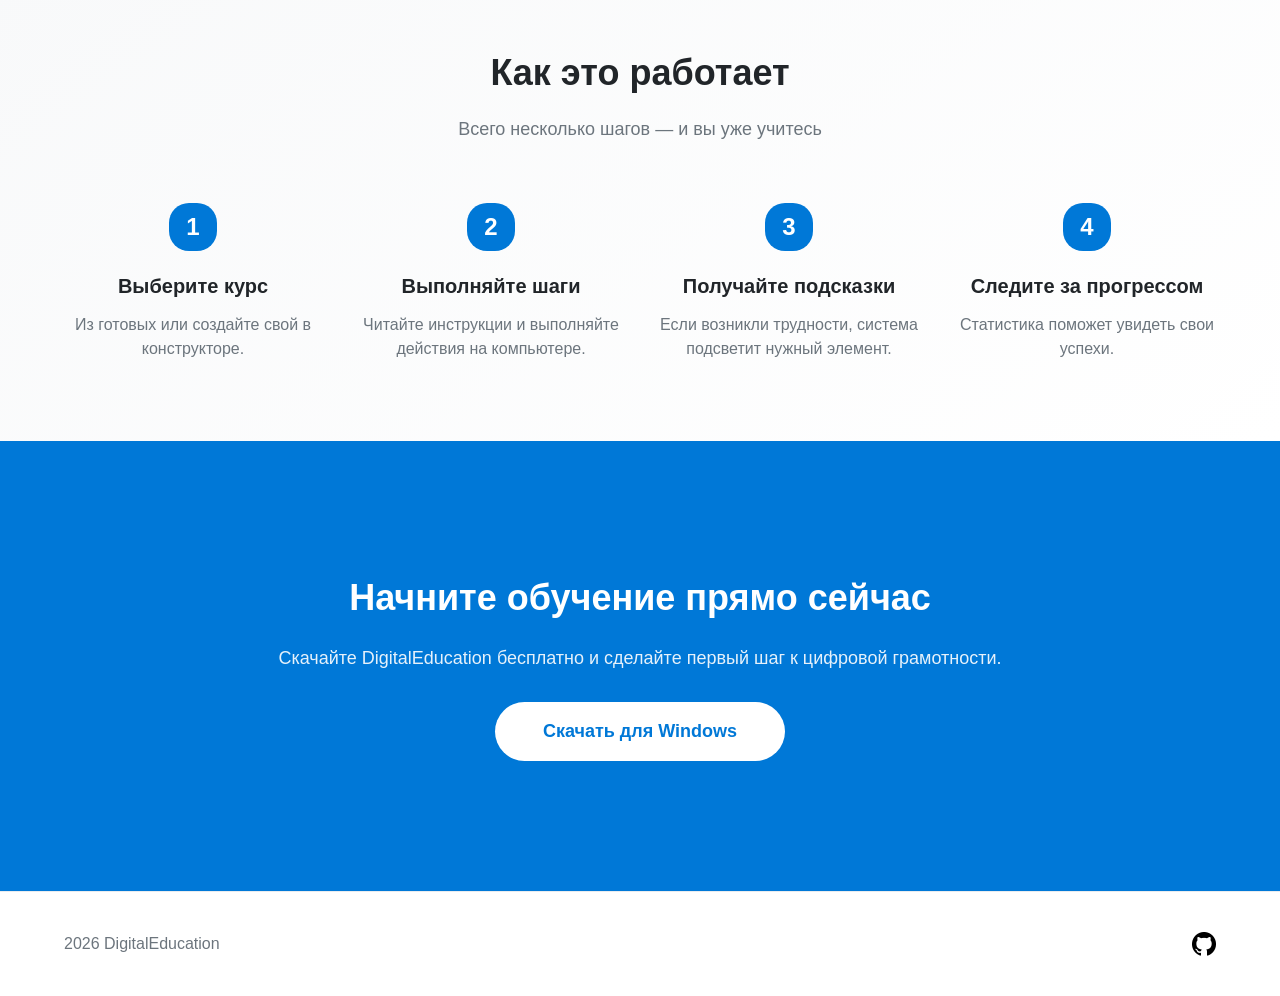
==== commit 5846a89b: "Site" ====
--- a/docs/index.html
+++ b/docs/index.html
@@ -28,12 +28,11 @@
             <div class="hero-content">
                 <h1>Учитесь компьютерной грамотности легко и наглядно</h1>
                 <p>Интерактивные уроки с проверкой действий на экране. Создавайте собственные курсы и отслеживайте прогресс.</p>
-                <a href="#" class="btn">Скачать бесплатно</a>
+                <a href="setup.exe" class="btn">Скачать бесплатно</a>
                 <a href="https://github.com/OfficialBogdanov/DigitalEducation" class="btn btn-outline">Узнать больше</a>
             </div>
-            <div class="hero-image">
-               <img src="Main.png" alt="Скриншот приложения" class="hero-screenshot">
-            </div>
+            
+            <img src="Main.png" alt="Скриншот приложения" class="hero-screenshot">
         </div>
     </section>
 
@@ -62,6 +61,13 @@
                     </div>
                     <h3>Компьютерное зрение</h3>
                     <p>Программа видит, что происходит на экране, и подсказывает, куда нажать или что выбрать.</p>
+                </div>
+                <div class="feature-card">
+                    <div class="feature-icon">
+                        <img class="theme-icon" data-icon="User" alt="">
+                    </div>
+                    <h3>Статистика прогресса</h3>
+                    <p>Отслеживайте свои дни подряд и время, потраченное на обучение.</p>
                 </div>
             </div>
         </div>
@@ -100,7 +106,7 @@
         <div class="container">
             <h2>Начните обучение прямо сейчас</h2>
             <p>Скачайте DigitalEducation бесплатно и сделайте первый шаг к цифровой грамотности.</p>
-            <a href="#" class="btn">Скачать для Windows</a>
+            <a href="setup.exe" class="btn" download>Скачать для Windows</a>
         </div>
     </section>
 
--- a/docs/style.css
+++ b/docs/style.css
@@ -189,20 +189,6 @@
     color: var(--text-inverse);
 }
 
-.hero-image {
-    background: var(--bg-surface);
-    border-radius: 20px;
-    padding: 20px;
-    box-shadow: 0 10px 25px -5px var(--shadow);
-    text-align: center;
-    min-height: 300px;
-    display: flex;
-    align-items: center;
-    justify-content: center;
-    color: var(--text-secondary);
-    border: 1px solid var(--bg-surface-border);
-}
-
 .features {
     padding: 80px 0;
     background: var(--bg-surface);
@@ -247,7 +233,7 @@
     width: 80px;
     height: 80px;
     background: var(--primary);
-    border-radius: 50%;
+    border-radius: 20px;
     display: flex;
     align-items: center;
     justify-content: center;
@@ -291,7 +277,7 @@
     height: 48px;
     background: var(--primary);
     color: var(--text-inverse);
-    border-radius: 50%;
+    border-radius: 20px;
     display: flex;
     align-items: center;
     justify-content: center;
@@ -419,7 +405,7 @@
     background: var(--primary);
     color: var(--text-inverse);
     border: none;
-    border-radius: 50%;
+    border-radius: 20px;
     font-size: 24px;
     cursor: pointer;
     box-shadow: 0 2px 10px var(--shadow);
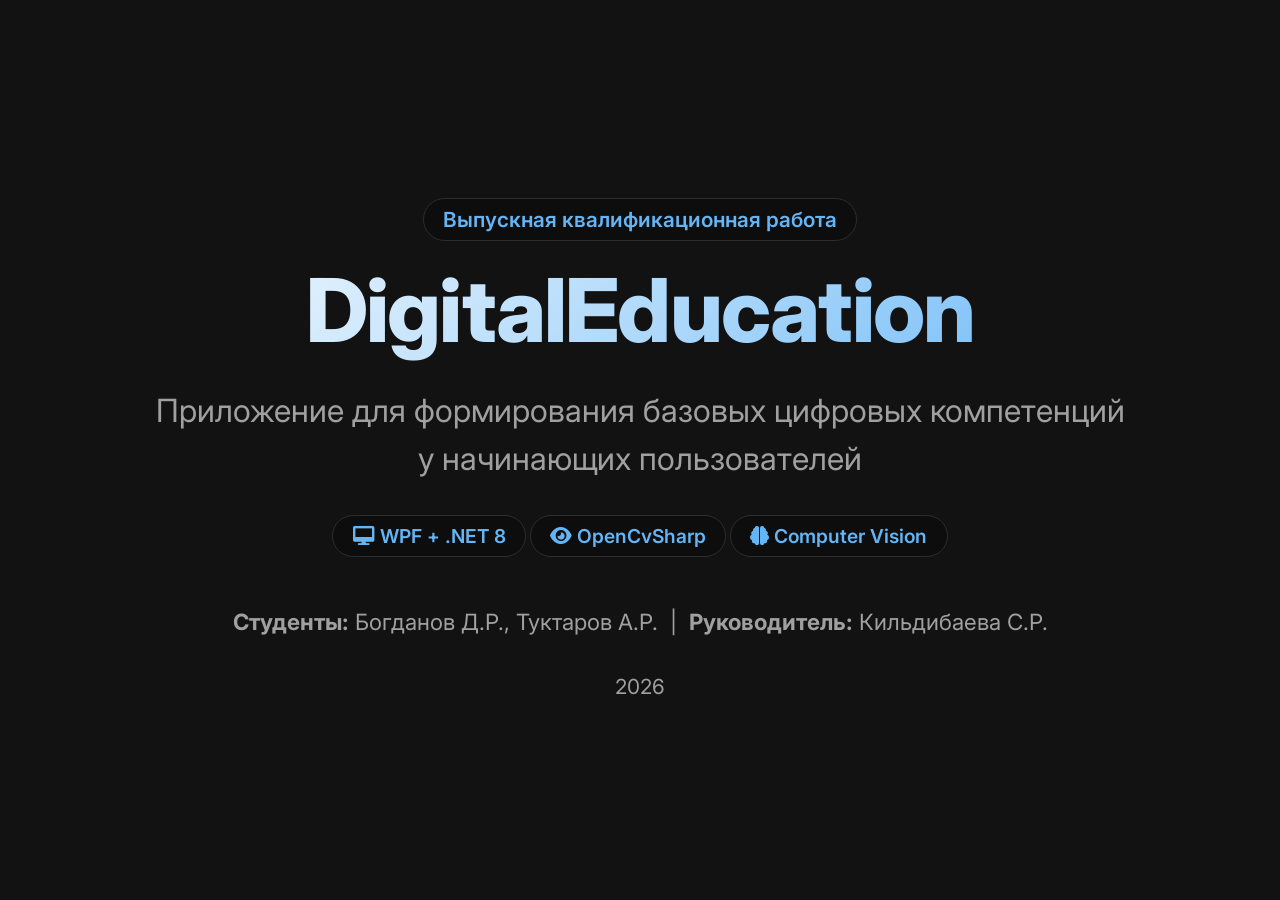
==== commit e3a2e218: "Site" ====
--- a/docs/index.html
+++ b/docs/index.html
@@ -2,130 +2,493 @@
 <html lang="ru">
 <head>
     <meta charset="UTF-8">
-    <meta name="viewport" content="width=device-width, initial-scale=1.0">
-    <title>DigitalEducation – учитесь компьютерной грамотности</title>
-    <link rel="stylesheet" href="style.css">
+    <meta name="viewport" content="width=device-width, initial-scale=1.0, user-scalable=yes">
+    <title>DigitalEducation | Презентация проекта</title>
+    <link href="https://fonts.googleapis.com/css2?family=Inter:opsz,wght@14..32,400;14..32,500;14..32,600;14..32,700;14..32,800&display=swap" rel="stylesheet">
+    <link rel="stylesheet" href="https://cdnjs.cloudflare.com/ajax/libs/font-awesome/6.0.0-beta3/css/all.min.css">
+    <style>
+        * {
+            margin: 0;
+            padding: 0;
+            box-sizing: border-box;
+        }
+
+        :root {
+            --primary: #2196F3;
+            --primary-light: #64B5F6;
+            --primary-dark: #1976D2;
+            --primary-soft: #1E3A8A;
+            --bg-dark: #121212;
+            --bg-light: #1E1E1E;
+            --bg-darker: #0D0D0D;
+            --surface: #1E1E1E;
+            --surface-border: #2D2D2D;
+            --text-primary: #E1E1E1;
+            --text-secondary: #A0A0A0;
+            --text-disabled: #666666;
+            --shadow: rgba(0,0,0,0.5);
+        }
+
+        body {
+            font-family: 'Inter', sans-serif;
+            background: var(--bg-dark);
+            color: var(--text-primary);
+            overflow: hidden;
+            height: 100vh;
+            width: 100vw;
+        }
+
+        .slides-container {
+            display: flex;
+            width: 100%;
+            height: 100%;
+            overflow-x: auto;
+            scroll-snap-type: x mandatory;
+            scroll-behavior: smooth;
+            -webkit-overflow-scrolling: touch;
+            scrollbar-width: none;
+        }
+        .slides-container::-webkit-scrollbar {
+            display: none;
+        }
+
+        .slide {
+            flex: 0 0 100%;
+            scroll-snap-align: start;
+            overflow-y: auto;
+            padding: 2rem 3rem;
+            display: flex;
+            align-items: center;
+            justify-content: center;
+        }
+        .slide::-webkit-scrollbar {
+            width: 8px;
+        }
+        .slide::-webkit-scrollbar-track {
+            background: var(--surface-border);
+            border-radius: 10px;
+        }
+        .slide::-webkit-scrollbar-thumb {
+            background: var(--primary);
+            border-radius: 10px;
+        }
+
+        .container {
+            max-width: 1400px;
+            width: 100%;
+            margin: 0 auto;
+        }
+
+        h1, h2, h3 {
+            font-weight: 800;
+            letter-spacing: -0.02em;
+        }
+        h1 {
+            font-size: 5.5rem;
+            background: linear-gradient(135deg, #FFFFFF, var(--primary-light));
+            -webkit-background-clip: text;
+            background-clip: text;
+            color: transparent;
+            margin-bottom: 1.5rem;
+        }
+        h2 {
+            font-size: 3.5rem;
+            margin-bottom: 2rem;
+            border-left: 6px solid var(--primary);
+            padding-left: 1.5rem;
+            color: var(--text-primary);
+        }
+        h3 {
+            font-size: 2.2rem;
+            margin-bottom: 1.2rem;
+            color: var(--primary-light);
+        }
+        p, li {
+            font-size: 1.5rem;
+            line-height: 1.5;
+            color: var(--text-secondary);
+        }
+        .highlight {
+            color: var(--primary-light);
+            font-weight: 700;
+        }
+
+        .card-grid {
+            display: grid;
+            grid-template-columns: repeat(auto-fit, minmax(320px, 1fr));
+            gap: 2rem;
+            margin: 2rem 0;
+        }
+        .card {
+            background: var(--surface);
+            border: 1px solid var(--surface-border);
+            border-radius: 32px;
+            padding: 2rem;
+            transition: transform 0.2s, border-color 0.2s;
+            box-shadow: 0 12px 28px var(--shadow);
+        }
+        .card:hover {
+            transform: translateY(-6px);
+            border-color: var(--primary);
+        }
+        .card i {
+            font-size: 3rem;
+            color: var(--primary);
+            margin-bottom: 1.2rem;
+        }
+        .card h4 {
+            font-size: 1.8rem;
+            margin-bottom: 0.8rem;
+            color: var(--text-primary);
+        }
+        .card p {
+            font-size: 1.3rem;
+        }
+
+        .badge {
+            background: var(--bg-darker);
+            padding: 0.5rem 1.2rem;
+            border-radius: 40px;
+            font-size: 1.2rem;
+            font-weight: 600;
+            color: var(--primary-light);
+            display: inline-block;
+            margin-bottom: 1rem;
+            border: 1px solid var(--surface-border);
+        }
+
+        .analog-card {
+            background: rgba(13,13,13,0.7);
+            border-radius: 28px;
+            padding: 1.5rem;
+            border-left: 5px solid var(--primary);
+            margin-bottom: 1.5rem;
+        }
+        .analog-card h4 {
+            font-size: 1.8rem;
+            margin-bottom: 0.5rem;
+        }
+        .analog-card .org {
+            font-size: 1.1rem;
+            color: var(--primary-light);
+        }
+        .analog-card p {
+            font-size: 1.3rem;
+            margin-top: 0.5rem;
+        }
+
+        .two-columns {
+            display: flex;
+            gap: 2.5rem;
+            margin: 2rem 0;
+            flex-wrap: wrap;
+        }
+        .col {
+            flex: 1;
+            background: var(--surface);
+            border-radius: 32px;
+            padding: 2rem;
+            border: 1px solid var(--surface-border);
+        }
+        .col p, .col li {
+            font-size: 1.4rem;
+        }
+
+        .screenshot-mock {
+            background: var(--bg-darker);
+            border: 2px dashed var(--primary);
+            border-radius: 28px;
+            padding: 1.5rem;
+            text-align: center;
+            color: var(--text-disabled);
+            margin: 1.5rem 0;
+            font-family: monospace;
+            font-size: 1.2rem;
+        }
+        .screenshot-mock i {
+            font-size: 3rem;
+            margin-bottom: 0.8rem;
+        }
+
+        pre {
+            background: var(--bg-darker);
+            padding: 1.5rem;
+            border-radius: 24px;
+            overflow-x: auto;
+            font-size: 1rem;
+            border-left: 5px solid var(--primary);
+            margin: 1.5rem 0;
+        }
+        code {
+            font-family: 'JetBrains Mono', monospace;
+            color: #A5F3C3;
+            font-size: 1rem;
+        }
+
+        footer {
+            margin-top: 2rem;
+            font-size: 1.2rem;
+            text-align: center;
+            color: var(--text-disabled);
+        }
+
+        @media (max-width: 800px) {
+            .slide { padding: 1.5rem; }
+            h1 { font-size: 3.2rem; }
+            h2 { font-size: 2.2rem; }
+            .card h4 { font-size: 1.5rem; }
+            .card p { font-size: 1.1rem; }
+            p, li { font-size: 1.2rem; }
+        }
+    </style>
 </head>
-<body class="theme-light">
-    <header>
-        <div class="container">
-            <div class="logo">Digital<span>Education</span></div>
-            <nav>
-                <a href="#features">Особенности</a>
-                <a href="#how">Как работает</a>
-                <a href="#download">Скачать</a>
-                <a href="#contact">Контакты</a>
-            </nav>
-            <button id="theme-toggle" class="theme-toggle" aria-label="Переключить тему">
-                <img class="theme-icon sun-icon" data-icon="Sun" alt="Light theme">
-                <img class="theme-icon moon-icon" data-icon="Moon" alt="Dark theme">
-            </button>
-        </div>
-    </header>
-
-    <section class="hero">
-        <div class="container">
-            <div class="hero-content">
-                <h1>Учитесь компьютерной грамотности легко и наглядно</h1>
-                <p>Интерактивные уроки с проверкой действий на экране. Создавайте собственные курсы и отслеживайте прогресс.</p>
-                <a href="setup.exe" class="btn">Скачать бесплатно</a>
-                <a href="https://github.com/OfficialBogdanov/DigitalEducation" class="btn btn-outline">Узнать больше</a>
-            </div>
-            
-            <img src="Main.png" alt="Скриншот приложения" class="hero-screenshot">
-        </div>
-    </section>
-
-    <section class="features" id="features">
-        <div class="container">
-            <h2 class="section-title">Почему выбирают DigitalEducation</h2>
-            <p class="section-subtitle">Всё необходимое для быстрого старта и глубокого изучения</p>
-            <div class="features-grid">
-                <div class="feature-card">
-                    <div class="feature-icon">
-                        <img class="theme-icon" data-icon="Folder" alt="">
+<body>
+
+<div class="slides-container" id="slidesContainer">
+    <div class="slide">
+        <div class="container" style="text-align: center;">
+            <div class="badge" style="font-size: 1.3rem;">Выпускная квалификационная работа</div>
+            <h1>DigitalEducation</h1>
+            <p style="font-size: 2rem; margin: 1.5rem 0;">Приложение для формирования базовых цифровых компетенций<br>у начинающих пользователей</p>
+            <div style="margin: 2rem 0;">
+                <span class="badge" style="font-size: 1.2rem;"><i class="fas fa-desktop"></i> WPF + .NET 8</span>
+                <span class="badge" style="font-size: 1.2rem;"><i class="fas fa-eye"></i> OpenCvSharp</span>
+                <span class="badge" style="font-size: 1.2rem;"><i class="fas fa-brain"></i> Computer Vision</span>
+            </div>
+            <p style="margin-top: 2rem; font-size: 1.4rem;"><strong>Студенты:</strong> Богданов Д.Р., Туктаров А.Р. &nbsp;|&nbsp; <strong>Руководитель:</strong> Кильдибаева С.Р.</p>
+            <p style="margin-top: 2rem; font-size: 1.3rem;">2026</p>
+        </div>
+    </div>
+
+    <div class="slide">
+        <div class="container">
+            <h2>Актуальность</h2>
+            <div class="card-grid">
+                <div class="card"><i class="fas fa-chart-line"></i><h4>Социальная значимость</h4><p>Низкий уровень цифровой грамотности у большинства населения.</p></div>
+                <div class="card"><i class="fas fa-tools"></i><h4>Дефицит инструментов</h4><p>Большинство существующих ресурсов ориентированы только на теорию</p></div>
+                <div class="card"><i class="fas fa-school"></i><h4>Практическая востребованность</h4><p>Внедрение в школы, колледжи, вузы, центры занятости.</p></div>
+            </div>
+        </div>
+    </div>
+
+    <div class="slide">
+        <div class="container">
+            <h2>Цель и задачи</h2>
+            <div class="two-columns">
+                <div class="col">
+                    <i class="fas fa-flag-checkered" style="font-size: 3rem; color: var(--primary);"></i>
+                    <h3 style="margin-top: 0.8rem;">Цель</h3>
+                    <p>Создание интерактивной платформы, позволяющей повысить эффективность освоения цифровой грамотности за счёт автоматической валидации практических действий в реальной среде Windows</p>
+                </div>
+                <div class="col">
+                    <h3>Задачи</h3>
+                    <ul style="margin-left: 1.5rem;">
+                        <li>Разработать алгоритм анализа экрана</li>
+                        <li>Создать редактор уроков на основе JSON и PNG-шаблонов</li>
+                        <li>Реализовать несколько типов визуальных подсказок</li>
+                        <li>Внедрить сбор статистики обучения</li>
+                        <li>Разработать конструктор, позволяющий создавать и редактировать пользовательские уроки</li>
+                    </ul>
+                </div>
+            </div>
+        </div>
+    </div>
+
+    <div class="slide">
+        <div class="container">
+            <h2>Целевая аудитория</h2>
+            <div class="card-grid">
+                <div class="card"><i class="fas fa-school"></i><h4>Школьники и студенты</h4><p>Освоение ПК, файловой системы, Windows</p></div>
+                <div class="card"><i class="fas fa-chalkboard"></i><h4>Преподаватели</h4><p>Создание курсов, отслеживание прогресса обучения</p></div>
+                <div class="card"><i class="fas fa-user-graduate"></i><h4>Люди старшего возраста</h4><p>Адаптивные подсказки, низкий порог входа</p></div>
+                <div class="card"><i class="fas fa-building"></i><h4>Корпоративные сотрудники</h4><p>Повышение ИТ-компетенций</p></div>
+            </div>
+        </div>
+    </div>
+
+    <div class="slide">
+        <div class="container">
+            <h2>Обзор аналогов</h2>
+            <div class="analog-card">
+                <h4>«Азбука Интернета»</h4>
+                <div class="org">СФР + Ростелеком</div>
+                <p>Электронный учебник, курсы для пенсионеров. Формат: текст + видео. ❌ Нет проверки реальных действий.</p>
+            </div>
+            <div class="analog-card">
+                <h4>«Цифровой ликбез» / «Урок цифры»</h4>
+                <div class="org">АНО «Цифровая экономика»</div>
+                <p>Видеоуроки и методички для школьников. Формат: видео + тесты. ❌ Нет интерактивной проверки в ОС.</p>
+            </div>
+            <div class="analog-card">
+                <h4>Stepik / Foxford</h4>
+                <div class="org">Онлайн-школы</div>
+                <p>Курсы по цифровой грамотности с видео и тестами. ❌ Не анализируют реальные действия пользователя.</p>
+            </div>
+        </div>
+    </div>
+
+    <div class="slide">
+        <div class="container">
+            <h2>Архитектура и технологии</h2>
+            <div style="display: flex; gap: 2rem; margin-bottom: 2rem; flex-wrap: wrap;">
+                <div style="flex: 1; background: rgba(13,13,13,0.6); border-radius: 28px; padding: 1.5rem;">
+                    <h3 style="font-size: 1.8rem; margin-bottom: 1rem;"><i class="fas fa-cogs"></i> Технологии</h3>
+                    <ul style="font-size: 1.3rem; list-style: none; padding-left: 0;">
+                        <li><span class="badge" style="font-size: 1rem;">C# / .NET 8</span> – основной язык и платформа</li>
+                        <li><span class="badge" style="font-size: 1rem;">WPF</span> – графический интерфейс, оверлейные окна</li>
+                        <li><span class="badge" style="font-size: 1rem;">OpenCvSharp</span> – компьютерное зрение</li>
+                        <li><span class="badge" style="font-size: 1rem;">MVVM</span> – разделение логики и представления</li>
+                        <li><span class="badge" style="font-size: 1rem;">JSON.NET</span> – хранение конфигураций уроков</li>
+                        <li><span class="badge" style="font-size: 1rem;">SkiaSharp</span> – отрисовка подсказок</li>
+                    </ul>
+                </div>
+                <div style="flex: 1; background: rgba(13,13,13,0.6); border-radius: 28px; padding: 1.5rem;">
+                    <h3 style="font-size: 1.8rem; margin-bottom: 1rem;"><i class="fas fa-question-circle"></i> Для чего</h3>
+                    <ul style="font-size: 1.3rem; list-style: none; padding-left: 0;">
+                        <li>✅ Создание десктопного приложения под Windows</li>
+                        <li>✅ Отображение подсказок поверх всех окон</li>
+                        <li>✅ Распознавание кнопок, меню, иконок на экране</li>
+                        <li>✅ Чистая архитектура и тестируемость кода</li>
+                        <li>✅ Гибкое хранение сценариев уроков</li>
+                        <li>✅ Визуализация стрелок, затемнения, рамок</li>
+                    </ul>
+                </div>
+            </div>
+            <div style="background: rgba(33,150,243,0.08); border-radius: 32px; padding: 1.5rem; border-left: 6px solid var(--primary); margin-bottom: 1.5rem;">
+                <h3 style="font-size: 1.8rem; margin-bottom: 1rem;"><i class="fas fa-project-diagram"></i> Алгоритм работы (взаимодействие модулей)</h3>
+                <div style="display: flex; flex-wrap: wrap; justify-content: space-between; align-items: center; gap: 0.8rem;">
+                    <div style="background: var(--surface); border-radius: 60px; padding: 0.6rem 1.2rem; text-align: center; flex: 1; min-width: 140px;">
+                        <i class="fas fa-camera"></i> 1. Захват экрана
                     </div>
-                    <h3>Готовые курсы</h3>
-                    <p>Файлы и папки, операционная система, офисные программы, интернет — освойте базовые навыки.</p>
-                </div>
-                <div class="feature-card">
-                    <div class="feature-icon">
-                        <img class="theme-icon" data-icon="Edit" alt="">
+                    <i class="fas fa-arrow-right" style="font-size: 1.8rem; color: var(--primary);"></i>
+                    <div style="background: var(--surface); border-radius: 60px; padding: 0.6rem 1.2rem; text-align: center; flex: 1; min-width: 140px;">
+                        <i class="fas fa-search"></i> 2. Поиск шаблона
                     </div>
-                    <h3>Конструктор уроков</h3>
-                    <p>Создавайте собственные уроки с пошаговыми инструкциями и проверкой действий.</p>
-                </div>
-                <div class="feature-card">
-                    <div class="feature-icon">
-                        <img class="theme-icon" data-icon="ZoomIn" alt="">
+                    <i class="fas fa-arrow-right" style="font-size: 1.8rem; color: var(--primary);"></i>
+                    <div style="background: var(--surface); border-radius: 60px; padding: 0.6rem 1.2rem; text-align: center; flex: 1; min-width: 140px;">
+                        <i class="fas fa-clipboard-check"></i> 3. Валидация
                     </div>
-                    <h3>Компьютерное зрение</h3>
-                    <p>Программа видит, что происходит на экране, и подсказывает, куда нажать или что выбрать.</p>
-                </div>
-                <div class="feature-card">
-                    <div class="feature-icon">
-                        <img class="theme-icon" data-icon="User" alt="">
+                    <i class="fas fa-arrow-right" style="font-size: 1.8rem; color: var(--primary);"></i>
+                    <div style="background: var(--surface); border-radius: 60px; padding: 0.6rem 1.2rem; text-align: center; flex: 1; min-width: 140px;">
+                        <i class="fas fa-chalkboard"></i> 4. Визуальная подсказка
                     </div>
-                    <h3>Статистика прогресса</h3>
-                    <p>Отслеживайте свои дни подряд и время, потраченное на обучение.</p>
-                </div>
-            </div>
-        </div>
-    </section>
-
-    <section class="how-it-works" id="how">
-        <div class="container">
-            <h2 class="section-title">Как это работает</h2>
-            <p class="section-subtitle">Всего несколько шагов — и вы уже учитесь</p>
-            <div class="steps">
-                <div class="step">
-                    <div class="step-number">1</div>
-                    <h4>Выберите курс</h4>
-                    <p>Из готовых или создайте свой в конструкторе.</p>
-                </div>
-                <div class="step">
-                    <div class="step-number">2</div>
-                    <h4>Выполняйте шаги</h4>
-                    <p>Читайте инструкции и выполняйте действия на компьютере.</p>
-                </div>
-                <div class="step">
-                    <div class="step-number">3</div>
-                    <h4>Получайте подсказки</h4>
-                    <p>Если возникли трудности, система подсветит нужный элемент.</p>
-                </div>
-                <div class="step">
-                    <div class="step-number">4</div>
-                    <h4>Следите за прогрессом</h4>
-                    <p>Статистика поможет увидеть свои успехи.</p>
-                </div>
-            </div>
-        </div>
-    </section>
-
-    <section class="cta" id="download">
-        <div class="container">
-            <h2>Начните обучение прямо сейчас</h2>
-            <p>Скачайте DigitalEducation бесплатно и сделайте первый шаг к цифровой грамотности.</p>
-            <a href="setup.exe" class="btn" download>Скачать для Windows</a>
-        </div>
-    </section>
-
-    <footer id="contact">
-        <div class="container">
-            <div>2026 DigitalEducation</div>
-            <div class="social-links">
-                <a href="https://github.com/OfficialBogdanov/DigitalEducation"><img class="theme-icon social-icon" data-icon="GitHub" alt="GitHub"></a>
-            </div>
-        </div>
-    </footer>
-
-    <div id="lightbox" class="lightbox">
-        <span class="close">&times;</span>
-        <img class="lightbox-content" id="lightbox-img" alt="">
-    </div>
-
-    <button id="backToTop" class="back-to-top" aria-label="Наверх">↑</button>
-
-    <script src="script.js"></script>
+                </div>
+                <p style="font-size: 1.3rem; margin-top: 1rem; text-align: center;">🔁 Цикл повторяется на каждом шаге урока до его завершения</p>
+            </div>
+        </div>
+    </div>
+
+    <div class="slide">
+        <div class="container">
+            <h2>Демонстрация: главное окно</h2>
+            <div class="screenshot-mock" style="padding: 0; overflow: hidden;">
+                <img src="1.png" alt="Главное окно DigitalEducation" style="width: 100%; height: auto; display: block;">
+            </div>
+        </div>
+    </div>
+
+    <div class="slide">
+        <div class="container">
+            <h2>Демонстрация работы урока</h2>
+            <div class="screenshot-mock" style="padding: 0; overflow: hidden;">
+                <img src="2.png" alt="Работа урока: визуальная подсказка" style="width: 100%; height: auto; display: block;">
+            </div>
+        </div>
+    </div>
+
+    <div class="slide">
+        <div class="container">
+            <h2>Демонстрация работы урока</h2>
+            <div class="screenshot-mock" style="padding: 0; overflow: hidden;">
+                <img src="3.png" alt="Работа урока: визуальная подсказка" style="width: 100%; height: auto; display: block;">
+            </div>
+        </div>
+    </div>
+
+    <div class="slide">
+        <div class="container">
+            <h2>Типы визуальных подсказок (1/2)</h2>
+            <div style="display: flex; gap: 2rem; justify-content: center; align-items: center; flex-wrap: wrap;">
+                <div style="flex: 1; text-align: center;">
+                    <img src="5.png" alt="Затемнение (dim)" style="width: 100%; max-width: 600px; border-radius: 20px; border: 1px solid var(--surface-border);">
+                    <p style="margin-top: 0.5rem; font-size: 1.2rem; color: var(--primary-light);">Затемнение</p>
+                </div>
+                <div style="flex: 1; text-align: center;">
+                    <img src="6.png" alt="Стрелка (arrow)" style="width: 100%; max-width: 600px; border-radius: 20px; border: 1px solid var(--surface-border);">
+                    <p style="margin-top: 0.5rem; font-size: 1.2rem; color: var(--primary-light);">Угол</p>
+                </div>
+            </div>
+        </div>
+    </div>
+
+    <div class="slide">
+        <div class="container">
+            <h2>Типы визуальных подсказок (2/2)</h2>
+            <div style="display: flex; gap: 2rem; justify-content: center; align-items: center; flex-wrap: wrap;">
+                <div style="flex: 1; text-align: center;">
+                    <img src="7.png" alt="Рамка (rectangle)" style="width: 100%; max-width: 600px; border-radius: 20px; border: 1px solid var(--surface-border);">
+                    <p style="margin-top: 0.5rem; font-size: 1.2rem; color: var(--primary-light);">Стрелка</p>
+                </div>
+                <div style="flex: 1; text-align: center;">
+                    <img src="8.png" alt="Свечение (highlight)" style="width: 100%; max-width: 600px; border-radius: 20px; border: 1px solid var(--surface-border);">
+                    <p style="margin-top: 0.5rem; font-size: 1.2rem; color: var(--primary-light);">Рамка</p>
+                </div>
+            </div>
+        </div>
+    </div>
+
+    <div class="slide">
+        <div class="container">
+            <h2>Перспективы развития</h2>
+            <div class="card-grid" style="grid-template-columns: repeat(3, 1fr);">
+                <div class="col" style="background: var(--surface); border-radius: 28px; padding: 1.8rem; text-align: center;">
+                    <i class="fas fa-users" style="font-size: 3rem; color: var(--primary);"></i>
+                    <h4 style="margin-top: 1rem;">Многопользовательский режим</h4>
+                    <p style="font-size: 1.2rem;">Платформа для публикации, просмотра и обмена готовыми уроками между пользователями.</p>
+                </div>
+                <div class="col" style="background: var(--surface); border-radius: 28px; padding: 1.8rem; text-align: center;">
+                    <i class="fas fa-brain" style="font-size: 3rem; color: var(--primary);"></i>
+                    <h4 style="margin-top: 1rem;">ИИ для компьютерного зрения</h4>
+                    <p style="font-size: 1.2rem;">Нейросетевое распознавание элементов интерфейса для повышения точности и устойчивости.</p>
+                </div>
+                <div class="col" style="background: var(--surface); border-radius: 28px; padding: 1.8rem; text-align: center;">
+                    <i class="fas fa-globe" style="font-size: 3rem; color: var(--primary);"></i>
+                    <h4 style="margin-top: 1rem;">Веб-версия</h4>
+                    <p style="font-size: 1.2rem;">Кроссплатформенный доступ через браузер.</p>
+                </div>
+            </div>
+        </div>
+    </div>
+
+    <div class="slide">
+        <div class="container">
+            <h2>Заключение</h2>
+            <div style="background: linear-gradient(135deg, rgba(33,150,243,0.15), rgba(33,150,243,0.02)); border-radius: 40px; padding: 1.5rem; margin: 1.5rem 0;">
+                <p style="font-size: 1.6rem; font-weight: 600;"><span class="highlight">DigitalEducation</span> – эффективный инструмент для практического обучения цифровой грамотности, не имеющий явных аналогов в РФ.</p>
+            </div>
+            <div style="display: flex; flex-wrap: wrap; justify-content: center; gap: 2rem; margin: 2rem 0;">
+                <div style="background: rgba(33,150,243,0.08); border-radius: 28px; padding: 1rem 1.8rem; min-width: 200px;">
+                    <i class="fas fa-check-circle" style="font-size: 2rem; color: var(--primary);"></i>
+                    <p style="font-size: 1.2rem; margin-top: 0.5rem;">Автоматическая валидация действий</p>
+                </div>
+                <div style="background: rgba(33,150,243,0.08); border-radius: 28px; padding: 1rem 1.8rem; min-width: 200px;">
+                    <i class="fas fa-pen-ruler" style="font-size: 2rem; color: var(--primary);"></i>
+                    <p style="font-size: 1.2rem; margin-top: 0.5rem;">Конструктор уроков</p>
+                </div>
+                <div style="background: rgba(33,150,243,0.08); border-radius: 28px; padding: 1rem 1.8rem; min-width: 200px;">
+                    <i class="fas fa-magic" style="font-size: 2rem; color: var(--primary);"></i>
+                    <p style="font-size: 1.2rem; margin-top: 0.5rem;">4 типа визуальных подсказок</p>
+                </div>
+            </div>
+            <footer style="margin-top: 2rem;">
+                <p style="font-size: 1.5rem;">Благодарим за внимание!</p>
+            </footer>
+        </div>
+    </div>
+</div>
+
+<script>
+    const container = document.getElementById('slidesContainer');
+</script>
 </body>
 </html>
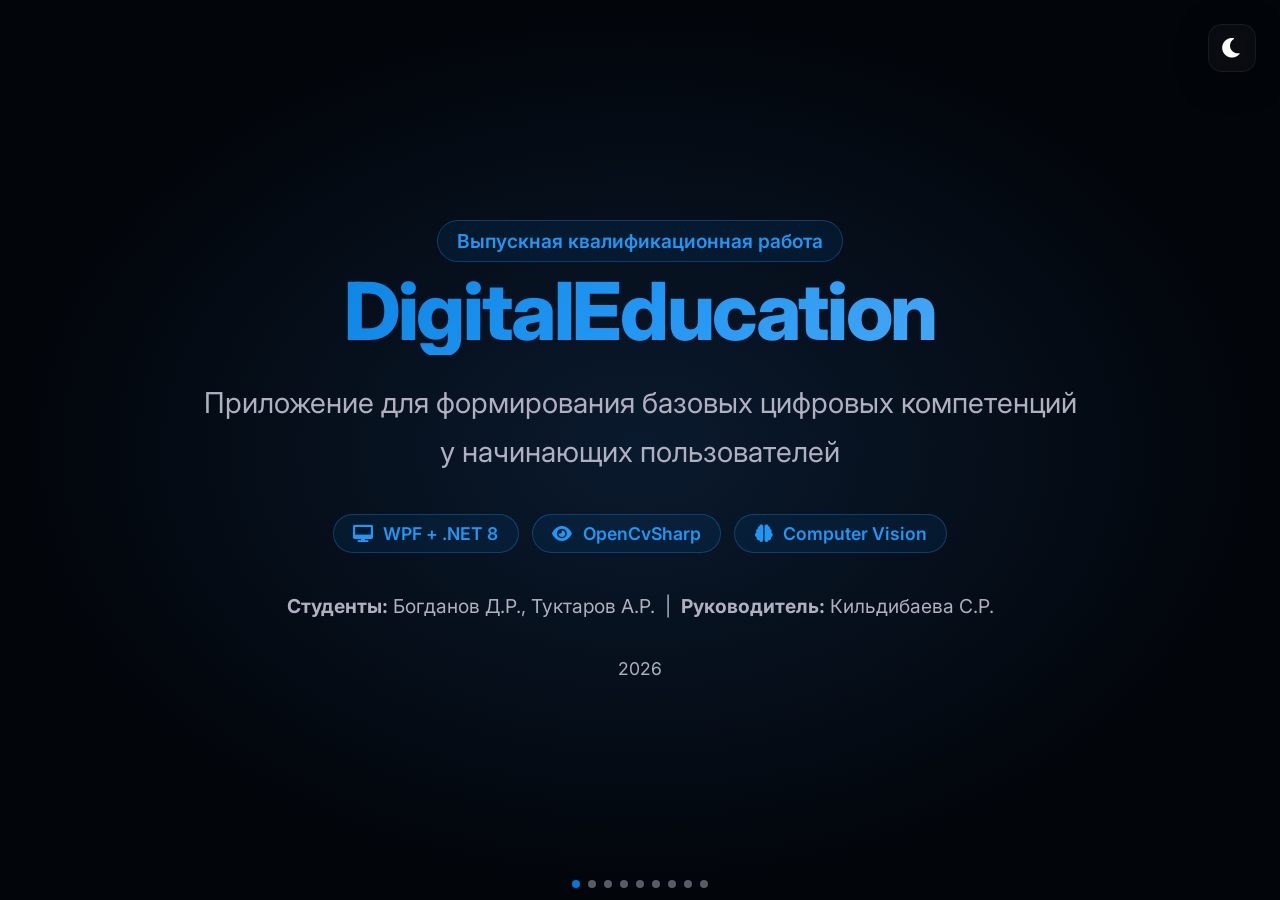
==== commit 5b81139a: "demo" ====
--- a/docs/index.html
+++ b/docs/index.html
@@ -6,6 +6,8 @@
     <title>DigitalEducation | Презентация проекта</title>
     <link href="https://fonts.googleapis.com/css2?family=Inter:opsz,wght@14..32,400;14..32,500;14..32,600;14..32,700;14..32,800&display=swap" rel="stylesheet">
     <link rel="stylesheet" href="https://cdnjs.cloudflare.com/ajax/libs/font-awesome/6.0.0-beta3/css/all.min.css">
+    <link rel="stylesheet" href="https://cdn.jsdelivr.net/npm/swiper@11/swiper-bundle.min.css">
+    <link rel="stylesheet" href="https://unpkg.com/aos@2.3.1/dist/aos.css">
     <style>
         * {
             margin: 0;
@@ -14,167 +16,227 @@
         }
 
         :root {
-            --primary: #2196F3;
-            --primary-light: #64B5F6;
-            --primary-dark: #1976D2;
-            --primary-soft: #1E3A8A;
-            --bg-dark: #121212;
-            --bg-light: #1E1E1E;
-            --bg-darker: #0D0D0D;
-            --surface: #1E1E1E;
-            --surface-border: #2D2D2D;
-            --text-primary: #E1E1E1;
-            --text-secondary: #A0A0A0;
-            --text-disabled: #666666;
-            --shadow: rgba(0,0,0,0.5);
+            --bg-dark: #02050a;
+            --bg-card: rgba(255, 255, 255, 0.03);
+            --border-card: rgba(255, 255, 255, 0.06);
+            --text-primary: #ffffff;
+            --text-secondary: #b0b0c0;
+            --accent-primary: #0078D7;
+            --accent-secondary: #2196F3;
+            --accent-glow: rgba(0, 120, 215, 0.6);
+            --gradient-hero: linear-gradient(135deg, #0078D7 0%, #2196F3 50%, #64B5F6 100%);
+            --shadow-card: 0 8px 32px rgba(0, 0, 0, 0.4);
+            --font-main: 'Inter', sans-serif;
+        }
+
+        body.light-mode {
+            --bg-dark: #f4f6f9;
+            --bg-card: #ffffff;
+            --border-card: #d0d5dc;
+            --text-primary: #1a1a1a;
+            --text-secondary: #4a4a5a;
+            --accent-primary: #0078D7;
+            --accent-secondary: #0050a0;
+            --accent-glow: rgba(0, 120, 215, 0.3);
+            --gradient-hero: linear-gradient(135deg, #0078D7 0%, #0050a0 50%, #003d80 100%);
+            --shadow-card: 0 8px 24px rgba(0, 0, 0, 0.08);
         }
 
         body {
-            font-family: 'Inter', sans-serif;
+            font-family: var(--font-main);
             background: var(--bg-dark);
             color: var(--text-primary);
             overflow: hidden;
             height: 100vh;
             width: 100vw;
-        }
-
-        .slides-container {
-            display: flex;
+            -webkit-font-smoothing: antialiased;
+            -moz-osx-font-smoothing: grayscale;
+            transition: background 0.3s ease, color 0.3s ease;
+        }
+
+        .swiper {
             width: 100%;
             height: 100%;
-            overflow-x: auto;
-            scroll-snap-type: x mandatory;
-            scroll-behavior: smooth;
-            -webkit-overflow-scrolling: touch;
-            scrollbar-width: none;
-        }
-        .slides-container::-webkit-scrollbar {
-            display: none;
-        }
-
-        .slide {
-            flex: 0 0 100%;
-            scroll-snap-align: start;
-            overflow-y: auto;
-            padding: 2rem 3rem;
+        }
+
+        .swiper-slide {
             display: flex;
             align-items: center;
             justify-content: center;
-        }
-        .slide::-webkit-scrollbar {
-            width: 8px;
-        }
-        .slide::-webkit-scrollbar-track {
-            background: var(--surface-border);
-            border-radius: 10px;
-        }
-        .slide::-webkit-scrollbar-thumb {
-            background: var(--primary);
-            border-radius: 10px;
-        }
-
-        .container {
-            max-width: 1400px;
+            padding: 40px 60px;
+            overflow-y: auto;
+            background: radial-gradient(ellipse at center, #0a1a2e 0%, #02050a 70%);
+            transition: background 0.3s ease;
+        }
+
+        body.light-mode .swiper-slide {
+            background: radial-gradient(ellipse at center, #e2e6ec 0%, #f4f6f9 70%);
+        }
+
+        .slide-content {
+            max-width: 1200px;
             width: 100%;
             margin: 0 auto;
-        }
-
-        h1, h2, h3 {
+            position: relative;
+        }
+
+        h1 {
+            font-size: 5rem;
             font-weight: 800;
-            letter-spacing: -0.02em;
-        }
-        h1 {
-            font-size: 5.5rem;
-            background: linear-gradient(135deg, #FFFFFF, var(--primary-light));
+            background: var(--gradient-hero);
             -webkit-background-clip: text;
             background-clip: text;
             color: transparent;
-            margin-bottom: 1.5rem;
-        }
+            margin-bottom: 1.2rem;
+            letter-spacing: -0.03em;
+            line-height: 1.1;
+        }
+
         h2 {
-            font-size: 3.5rem;
-            margin-bottom: 2rem;
-            border-left: 6px solid var(--primary);
-            padding-left: 1.5rem;
+            font-size: 3.2rem;
+            font-weight: 700;
+            margin-bottom: 2.5rem;
+            padding-left: 1.8rem;
+            border-left: 5px solid var(--accent-primary);
             color: var(--text-primary);
-        }
+            letter-spacing: -0.02em;
+            position: relative;
+        }
+
+        h2::after {
+            content: '';
+            position: absolute;
+            left: -3px;
+            top: 0;
+            height: 100%;
+            width: 5px;
+            background: var(--accent-primary);
+            box-shadow: 0 0 20px var(--accent-glow);
+            border-radius: 3px;
+        }
+
         h3 {
-            font-size: 2.2rem;
-            margin-bottom: 1.2rem;
-            color: var(--primary-light);
-        }
-        p, li {
-            font-size: 1.5rem;
-            line-height: 1.5;
+            font-size: 2rem;
+            margin-bottom: 1rem;
+            color: var(--accent-secondary);
+            font-weight: 600;
+        }
+
+        p,
+        li {
+            font-size: 1.2rem;
+            line-height: 1.7;
             color: var(--text-secondary);
         }
+
         .highlight {
-            color: var(--primary-light);
+            color: var(--accent-secondary);
             font-weight: 700;
         }
 
         .card-grid {
             display: grid;
-            grid-template-columns: repeat(auto-fit, minmax(320px, 1fr));
-            gap: 2rem;
+            grid-template-columns: repeat(auto-fit, minmax(280px, 1fr));
+            gap: 1.8rem;
             margin: 2rem 0;
         }
+
         .card {
-            background: var(--surface);
-            border: 1px solid var(--surface-border);
-            border-radius: 32px;
+            background: var(--bg-card);
+            border: 1px solid var(--border-card);
+            border-radius: 24px;
             padding: 2rem;
-            transition: transform 0.2s, border-color 0.2s;
-            box-shadow: 0 12px 28px var(--shadow);
-        }
+            backdrop-filter: blur(10px);
+            -webkit-backdrop-filter: blur(10px);
+            transition: all 0.4s cubic-bezier(0.25, 0.8, 0.25, 1.2);
+            box-shadow: var(--shadow-card);
+        }
+
         .card:hover {
-            transform: translateY(-6px);
-            border-color: var(--primary);
-        }
+            transform: translateY(-8px);
+            border-color: var(--accent-primary);
+            box-shadow: 0 12px 40px var(--accent-glow);
+        }
+
         .card i {
-            font-size: 3rem;
-            color: var(--primary);
-            margin-bottom: 1.2rem;
-        }
+            font-size: 2.8rem;
+            color: var(--accent-primary);
+            margin-bottom: 1rem;
+            transition: transform 0.3s ease;
+        }
+
+        .card:hover i {
+            transform: scale(1.1);
+            color: var(--accent-secondary);
+        }
+
         .card h4 {
-            font-size: 1.8rem;
+            font-size: 1.6rem;
             margin-bottom: 0.8rem;
             color: var(--text-primary);
-        }
+            font-weight: 600;
+        }
+
         .card p {
-            font-size: 1.3rem;
+            font-size: 1.1rem;
         }
 
         .badge {
-            background: var(--bg-darker);
+            background: rgba(0, 120, 215, 0.1);
             padding: 0.5rem 1.2rem;
             border-radius: 40px;
-            font-size: 1.2rem;
+            font-size: 1rem;
             font-weight: 600;
-            color: var(--primary-light);
+            color: var(--accent-secondary);
             display: inline-block;
-            margin-bottom: 1rem;
-            border: 1px solid var(--surface-border);
+            margin: 0.3rem;
+            border: 1px solid rgba(33, 150, 243, 0.3);
+            transition: all 0.3s ease;
+        }
+
+        .badge:hover {
+            background: rgba(0, 120, 215, 0.2);
+            border-color: var(--accent-primary);
+            color: var(--text-primary);
+            transform: translateY(-2px);
+        }
+
+        .badge i {
+            margin-right: 0.4rem;
         }
 
         .analog-card {
-            background: rgba(13,13,13,0.7);
-            border-radius: 28px;
+            background: var(--bg-card);
+            border-radius: 20px;
             padding: 1.5rem;
-            border-left: 5px solid var(--primary);
+            border-left: 5px solid var(--accent-primary);
             margin-bottom: 1.5rem;
-        }
+            backdrop-filter: blur(10px);
+            -webkit-backdrop-filter: blur(10px);
+            transition: all 0.3s ease;
+            box-shadow: var(--shadow-card);
+        }
+
+        .analog-card:hover {
+            border-left-color: var(--accent-secondary);
+            background: var(--bg-card);
+        }
+
         .analog-card h4 {
-            font-size: 1.8rem;
-            margin-bottom: 0.5rem;
-        }
+            font-size: 1.5rem;
+            margin-bottom: 0.4rem;
+            color: var(--text-primary);
+        }
+
         .analog-card .org {
+            font-size: 0.95rem;
+            color: var(--accent-secondary);
+        }
+
+        .analog-card p {
             font-size: 1.1rem;
-            color: var(--primary-light);
-        }
-        .analog-card p {
-            font-size: 1.3rem;
             margin-top: 0.5rem;
+            color: var(--text-secondary);
         }
 
         .two-columns {
@@ -183,312 +245,649 @@
             margin: 2rem 0;
             flex-wrap: wrap;
         }
+
         .col {
             flex: 1;
-            background: var(--surface);
-            border-radius: 32px;
+            background: var(--bg-card);
+            border-radius: 24px;
             padding: 2rem;
-            border: 1px solid var(--surface-border);
-        }
-        .col p, .col li {
-            font-size: 1.4rem;
+            border: 1px solid var(--border-card);
+            backdrop-filter: blur(10px);
+            -webkit-backdrop-filter: blur(10px);
+            transition: all 0.3s ease;
+            box-shadow: var(--shadow-card);
+        }
+
+        .col:hover {
+            border-color: var(--accent-primary);
+        }
+
+        .col p,
+        .col li {
+            font-size: 1.1rem;
+            color: var(--text-secondary);
         }
 
         .screenshot-mock {
-            background: var(--bg-darker);
-            border: 2px dashed var(--primary);
-            border-radius: 28px;
-            padding: 1.5rem;
+            background: var(--bg-card);
+            border: 2px solid var(--accent-primary);
+            border-radius: 24px;
+            overflow: hidden;
+            transition: all 0.4s ease;
+            box-shadow: var(--shadow-card);
+        }
+
+        .screenshot-mock:hover {
+            border-color: var(--accent-secondary);
+            box-shadow: 0 0 50px var(--accent-glow);
+        }
+
+        .screenshot-mock img {
+            width: 100%;
+            display: block;
+            object-fit: cover;
+        }
+
+        .process-chain {
+            display: flex;
+            flex-wrap: wrap;
+            justify-content: space-between;
+            align-items: center;
+            gap: 1rem;
+            padding: 1rem 0;
+        }
+
+        .process-step {
+            background: var(--bg-card);
+            border-radius: 60px;
+            padding: 0.8rem 1.5rem;
             text-align: center;
-            color: var(--text-disabled);
-            margin: 1.5rem 0;
-            font-family: monospace;
-            font-size: 1.2rem;
-        }
-        .screenshot-mock i {
-            font-size: 3rem;
-            margin-bottom: 0.8rem;
-        }
-
-        pre {
-            background: var(--bg-darker);
-            padding: 1.5rem;
-            border-radius: 24px;
-            overflow-x: auto;
-            font-size: 1rem;
-            border-left: 5px solid var(--primary);
-            margin: 1.5rem 0;
-        }
-        code {
-            font-family: 'JetBrains Mono', monospace;
-            color: #A5F3C3;
-            font-size: 1rem;
+            flex: 1;
+            min-width: 130px;
+            border: 1px solid var(--border-card);
+            transition: all 0.3s ease;
+            color: var(--text-primary);
+            font-weight: 500;
+        }
+
+        .process-step:hover {
+            border-color: var(--accent-primary);
+            background: rgba(0, 120, 215, 0.1);
+            transform: scale(1.05);
+        }
+
+        .process-arrow {
+            color: var(--accent-primary);
+            font-size: 2rem;
+            opacity: 0.7;
         }
 
         footer {
             margin-top: 2rem;
-            font-size: 1.2rem;
             text-align: center;
-            color: var(--text-disabled);
+            color: var(--text-secondary);
+            font-size: 1rem;
+            opacity: 0.8;
+        }
+
+        .swiper-pagination-bullet {
+            background: var(--text-secondary);
+            opacity: 0.5;
+        }
+
+        .swiper-pagination-bullet-active {
+            opacity: 1;
+            background: var(--accent-primary);
+        }
+
+        .swiper-slide::-webkit-scrollbar {
+            width: 6px;
+        }
+
+        .swiper-slide::-webkit-scrollbar-track {
+            background: transparent;
+        }
+
+        .swiper-slide::-webkit-scrollbar-thumb {
+            background: var(--accent-primary);
+            border-radius: 10px;
+        }
+
+        [data-aos] {
+            transition-timing-function: cubic-bezier(0.25, 0.8, 0.25, 1.2);
+        }
+
+        .theme-toggle {
+            position: fixed;
+            top: 24px;
+            right: 24px;
+            background: var(--bg-card);
+            border: 1px solid var(--border-card);
+            color: var(--text-primary);
+            width: 48px;
+            height: 48px;
+            border-radius: 14px;
+            display: flex;
+            align-items: center;
+            justify-content: center;
+            cursor: pointer;
+            backdrop-filter: blur(10px);
+            -webkit-backdrop-filter: blur(10px);
+            transition: all 0.3s ease;
+            font-size: 1.4rem;
+            z-index: 1000;
+            box-shadow: var(--shadow-card);
+        }
+
+        .theme-toggle:hover {
+            border-color: var(--accent-primary);
+            box-shadow: 0 0 24px var(--accent-glow);
+            transform: scale(1.05);
+        }
+
+        .video-wrapper {
+            position: relative;
+            background: var(--bg-card);
+            border: 2px solid var(--accent-primary);
+            border-radius: 24px;
+            overflow: hidden;
+            box-shadow: var(--shadow-card);
+            transition: all 0.4s ease;
+            margin: 0 auto;
+            max-width: 1000px;
+        }
+
+        .video-wrapper:hover {
+            border-color: var(--accent-secondary);
+            box-shadow: 0 0 50px var(--accent-glow);
+        }
+
+        .video-wrapper video {
+            width: 100%;
+            display: block;
+            background: #000;
+            outline: none;
+        }
+
+        .custom-controls {
+            display: flex;
+            align-items: center;
+            gap: 12px;
+            padding: 12px 20px;
+            background: var(--bg-card);
+            border-top: 1px solid var(--border-card);
+            backdrop-filter: blur(10px);
+            -webkit-backdrop-filter: blur(10px);
+        }
+
+        .play-pause-btn,
+        .fullscreen-btn {
+            background: none;
+            border: none;
+            color: var(--accent-primary);
+            font-size: 1.8rem;
+            cursor: pointer;
+            transition: color 0.2s;
+            display: flex;
+            align-items: center;
+            justify-content: center;
+            width: 36px;
+            height: 36px;
+        }
+
+        .play-pause-btn:hover,
+        .fullscreen-btn:hover {
+            color: var(--accent-secondary);
+        }
+
+        .progress-bar {
+            flex: 1;
+            height: 6px;
+            background: var(--border-card);
+            border-radius: 3px;
+            cursor: pointer;
+            position: relative;
+            overflow: hidden;
+        }
+
+        .progress-fill {
+            height: 100%;
+            background: var(--accent-primary);
+            width: 0%;
+            transition: width 0.1s linear;
+            border-radius: 3px;
+        }
+
+        .time-display {
+            font-size: 0.9rem;
+            color: var(--text-secondary);
+            min-width: 80px;
+            text-align: right;
         }
 
         @media (max-width: 800px) {
-            .slide { padding: 1.5rem; }
-            h1 { font-size: 3.2rem; }
-            h2 { font-size: 2.2rem; }
-            .card h4 { font-size: 1.5rem; }
-            .card p { font-size: 1.1rem; }
-            p, li { font-size: 1.2rem; }
+            .swiper-slide {
+                padding: 20px;
+            }
+            h1 {
+                font-size: 2.8rem;
+            }
+            h2 {
+                font-size: 2rem;
+                padding-left: 1rem;
+            }
+            .card h4 {
+                font-size: 1.3rem;
+            }
+            .card p,
+            li {
+                font-size: 1rem;
+            }
+            .two-columns {
+                flex-direction: column;
+            }
+            .process-chain {
+                flex-direction: column;
+            }
+            .process-arrow {
+                transform: rotate(90deg);
+            }
         }
     </style>
 </head>
 <body>
-
-<div class="slides-container" id="slidesContainer">
-    <div class="slide">
-        <div class="container" style="text-align: center;">
-            <div class="badge" style="font-size: 1.3rem;">Выпускная квалификационная работа</div>
-            <h1>DigitalEducation</h1>
-            <p style="font-size: 2rem; margin: 1.5rem 0;">Приложение для формирования базовых цифровых компетенций<br>у начинающих пользователей</p>
-            <div style="margin: 2rem 0;">
-                <span class="badge" style="font-size: 1.2rem;"><i class="fas fa-desktop"></i> WPF + .NET 8</span>
-                <span class="badge" style="font-size: 1.2rem;"><i class="fas fa-eye"></i> OpenCvSharp</span>
-                <span class="badge" style="font-size: 1.2rem;"><i class="fas fa-brain"></i> Computer Vision</span>
+    <div class="theme-toggle" id="themeToggle" title="Переключить тему">
+        <i class="fas fa-moon"></i>
+    </div>
+
+    <div class="swiper">
+        <div class="swiper-wrapper">
+            <div class="swiper-slide">
+                <div class="slide-content" style="text-align: center;">
+                    <div data-aos="fade-down" data-aos-duration="800">
+                        <span class="badge" style="font-size: 1.2rem;">Выпускная квалификационная работа</span>
+                    </div>
+                    <h1 data-aos="zoom-in" data-aos-duration="1000" data-aos-delay="200">DigitalEducation</h1>
+                    <p data-aos="fade-up" data-aos-duration="800" data-aos-delay="400" style="font-size: 1.8rem; margin: 1.5rem 0; color: var(--text-secondary);">
+                        Приложение для формирования базовых цифровых компетенций<br>у начинающих пользователей
+                    </p>
+                    <div data-aos="fade-up" data-aos-duration="800" data-aos-delay="600" style="margin: 2rem 0;">
+                        <span class="badge" style="font-size: 1.1rem;"><i class="fas fa-desktop"></i> WPF + .NET 8</span>
+                        <span class="badge" style="font-size: 1.1rem;"><i class="fas fa-eye"></i> OpenCvSharp</span>
+                        <span class="badge" style="font-size: 1.1rem;"><i class="fas fa-brain"></i> Computer Vision</span>
+                    </div>
+                    <p data-aos="fade-up" data-aos-duration="800" data-aos-delay="800" style="margin-top: 2rem; font-size: 1.2rem;">
+                        <strong>Студенты:</strong> Богданов Д.Р., Туктаров А.Р. &nbsp;|&nbsp;
+                        <strong>Руководитель:</strong> Кильдибаева С.Р.
+                    </p>
+                    <p data-aos="fade-up" data-aos-duration="800" data-aos-delay="1000" style="margin-top: 2rem; font-size: 1.1rem;">2026</p>
+                </div>
             </div>
-            <p style="margin-top: 2rem; font-size: 1.4rem;"><strong>Студенты:</strong> Богданов Д.Р., Туктаров А.Р. &nbsp;|&nbsp; <strong>Руководитель:</strong> Кильдибаева С.Р.</p>
-            <p style="margin-top: 2rem; font-size: 1.3rem;">2026</p>
-        </div>
-    </div>
-
-    <div class="slide">
-        <div class="container">
-            <h2>Актуальность</h2>
-            <div class="card-grid">
-                <div class="card"><i class="fas fa-chart-line"></i><h4>Социальная значимость</h4><p>Низкий уровень цифровой грамотности у большинства населения.</p></div>
-                <div class="card"><i class="fas fa-tools"></i><h4>Дефицит инструментов</h4><p>Большинство существующих ресурсов ориентированы только на теорию</p></div>
-                <div class="card"><i class="fas fa-school"></i><h4>Практическая востребованность</h4><p>Внедрение в школы, колледжи, вузы, центры занятости.</p></div>
+
+            <div class="swiper-slide">
+                <div class="slide-content">
+                    <h2 data-aos="fade-right" data-aos-duration="800">Актуальность</h2>
+                    <div class="card-grid">
+                        <div class="card" data-aos="flip-left" data-aos-duration="800" data-aos-delay="200">
+                            <i class="fas fa-chart-line"></i>
+                            <h4>Социальная значимость</h4>
+                            <p>Низкий уровень цифровой грамотности у большинства населения.</p>
+                        </div>
+                        <div class="card" data-aos="flip-left" data-aos-duration="800" data-aos-delay="400">
+                            <i class="fas fa-tools"></i>
+                            <h4>Дефицит инструментов</h4>
+                            <p>Большинство существующих ресурсов ориентированы только на теорию.</p>
+                        </div>
+                        <div class="card" data-aos="flip-left" data-aos-duration="800" data-aos-delay="600">
+                            <i class="fas fa-school"></i>
+                            <h4>Практическая востребованность</h4>
+                            <p>Внедрение в школы, колледжи, вузы, центры занятости.</p>
+                        </div>
+                    </div>
+                </div>
             </div>
-        </div>
-    </div>
-
-    <div class="slide">
-        <div class="container">
-            <h2>Цель и задачи</h2>
-            <div class="two-columns">
-                <div class="col">
-                    <i class="fas fa-flag-checkered" style="font-size: 3rem; color: var(--primary);"></i>
-                    <h3 style="margin-top: 0.8rem;">Цель</h3>
-                    <p>Создание интерактивной платформы, позволяющей повысить эффективность освоения цифровой грамотности за счёт автоматической валидации практических действий в реальной среде Windows</p>
+
+            <div class="swiper-slide">
+                <div class="slide-content">
+                    <h2 data-aos="fade-right" data-aos-duration="800">Цель и задачи</h2>
+                    <div class="two-columns">
+                        <div class="col" data-aos="zoom-in-right" data-aos-duration="800">
+                            <i class="fas fa-flag-checkered" style="font-size: 3rem; color: var(--accent-primary);"></i>
+                            <h3 style="margin-top: 0.8rem;">Цель</h3>
+                            <p>Создание интерактивной платформы, позволяющей повысить эффективность освоения цифровой грамотности за счёт автоматической валидации практических действий в реальной среде Windows.</p>
+                        </div>
+                        <div class="col" data-aos="zoom-in-left" data-aos-duration="800">
+                            <h3>Задачи</h3>
+                            <ul style="margin-left: 1.5rem;">
+                                <li>Разработать алгоритм анализа экрана</li>
+                                <li>Создать редактор уроков на основе JSON и PNG-шаблонов</li>
+                                <li>Реализовать несколько типов визуальных подсказок</li>
+                                <li>Внедрить сбор статистики обучения</li>
+                                <li>Разработать конструктор, позволяющий создавать и редактировать пользовательские уроки</li>
+                            </ul>
+                        </div>
+                    </div>
                 </div>
-                <div class="col">
-                    <h3>Задачи</h3>
-                    <ul style="margin-left: 1.5rem;">
-                        <li>Разработать алгоритм анализа экрана</li>
-                        <li>Создать редактор уроков на основе JSON и PNG-шаблонов</li>
-                        <li>Реализовать несколько типов визуальных подсказок</li>
-                        <li>Внедрить сбор статистики обучения</li>
-                        <li>Разработать конструктор, позволяющий создавать и редактировать пользовательские уроки</li>
-                    </ul>
+            </div>
+
+            <div class="swiper-slide">
+                <div class="slide-content">
+                    <h2 data-aos="fade-right" data-aos-duration="800">Целевая аудитория</h2>
+                    <div class="card-grid">
+                        <div class="card" data-aos="fade-up" data-aos-duration="800" data-aos-delay="100">
+                            <i class="fas fa-school"></i>
+                            <h4>Школьники и студенты</h4>
+                            <p>Освоение ПК, файловой системы, Windows.</p>
+                        </div>
+                        <div class="card" data-aos="fade-up" data-aos-duration="800" data-aos-delay="250">
+                            <i class="fas fa-chalkboard"></i>
+                            <h4>Преподаватели</h4>
+                            <p>Создание курсов, отслеживание прогресса обучения.</p>
+                        </div>
+                        <div class="card" data-aos="fade-up" data-aos-duration="800" data-aos-delay="400">
+                            <i class="fas fa-user-graduate"></i>
+                            <h4>Люди старшего возраста</h4>
+                            <p>Адаптивные подсказки, низкий порог входа.</p>
+                        </div>
+                    </div>
+                </div>
+            </div>
+
+            <div class="swiper-slide">
+                <div class="slide-content">
+                    <h2 data-aos="fade-right" data-aos-duration="800">Обзор аналогов</h2>
+                    <div class="analog-card" data-aos="fade-up" data-aos-duration="800" data-aos-delay="100">
+                        <h4>«Азбука Интернета»</h4>
+                        <div class="org">СФР + Ростелеком</div>
+                        <p>Электронный учебник, курсы для пенсионеров. Формат: текст + видео. ❌ Нет проверки реальных действий.</p>
+                    </div>
+                    <div class="analog-card" data-aos="fade-up" data-aos-duration="800" data-aos-delay="250">
+                        <h4>«Цифровой ликбез» / «Урок цифры»</h4>
+                        <div class="org">АНО «Цифровая экономика»</div>
+                        <p>Видеоуроки и методички для школьников. Формат: видео + тесты. ❌ Нет интерактивной проверки в ОС.</p>
+                    </div>
+                    <div class="analog-card" data-aos="fade-up" data-aos-duration="800" data-aos-delay="400">
+                        <h4>Stepik / Foxford</h4>
+                        <div class="org">Онлайн-школы</div>
+                        <p>Курсы по цифровой грамотности с видео и тестами. ❌ Не анализируют реальные действия пользователя.</p>
+                    </div>
+                </div>
+            </div>
+
+            <div class="swiper-slide">
+                <div class="slide-content">
+                    <h2 data-aos="fade-right" data-aos-duration="800">Архитектура и технологии</h2>
+                    <div style="display: flex; gap: 2rem; margin-bottom: 2rem; flex-wrap: wrap;">
+                        <div style="flex: 1; background: var(--bg-card); border-radius: 24px; padding: 1.5rem; border: 1px solid var(--border-card);"
+                            data-aos="fade-up" data-aos-duration="800">
+                            <h3 style="font-size: 1.6rem; margin-bottom: 1rem;"><i class="fas fa-cogs"></i> Технологии</h3>
+                            <ul style="font-size: 1.1rem; list-style: none; padding-left: 0;">
+                                <li><span class="badge">C# / .NET 8</span> – основной язык и платформа</li>
+                                <li><span class="badge">WPF</span> – графический интерфейс, оверлейные окна</li>
+                                <li><span class="badge">OpenCvSharp</span> – компьютерное зрение</li>
+                                <li><span class="badge">MVVM</span> – разделение логики и представления</li>
+                                <li><span class="badge">JSON.NET</span> – хранение конфигураций уроков</li>
+                                <li><span class="badge">SkiaSharp</span> – отрисовка подсказок</li>
+                            </ul>
+                        </div>
+                        <div style="flex: 1; background: var(--bg-card); border-radius: 24px; padding: 1.5rem; border: 1px solid var(--border-card);"
+                            data-aos="fade-up" data-aos-duration="800" data-aos-delay="200">
+                            <h3 style="font-size: 1.6rem; margin-bottom: 1rem;"><i class="fas fa-question-circle"></i> Для чего</h3>
+                            <ul style="font-size: 1.1rem; list-style: none; padding-left: 0;">
+                                <li>✅ Создание десктопного приложения под Windows</li>
+                                <li>✅ Отображение подсказок поверх всех окон</li>
+                                <li>✅ Распознавание кнопок, меню, иконок на экране</li>
+                                <li>✅ Чистая архитектура и тестируемость кода</li>
+                                <li>✅ Гибкое хранение сценариев уроков</li>
+                                <li>✅ Визуализация стрелок, затемнения, рамок</li>
+                            </ul>
+                        </div>
+                    </div>
+                    <div style="background: var(--bg-card); border-radius: 24px; padding: 1.5rem; border-left: 5px solid var(--accent-primary);"
+                        data-aos="fade-up" data-aos-duration="800" data-aos-delay="400">
+                        <h3 style="font-size: 1.6rem; margin-bottom: 1rem;"><i class="fas fa-project-diagram"></i> Алгоритм работы</h3>
+                        <div class="process-chain">
+                            <div class="process-step"><i class="fas fa-camera"></i> 1. Захват экрана</div>
+                            <i class="fas fa-arrow-right process-arrow"></i>
+                            <div class="process-step"><i class="fas fa-search"></i> 2. Поиск шаблона</div>
+                            <i class="fas fa-arrow-right process-arrow"></i>
+                            <div class="process-step"><i class="fas fa-clipboard-check"></i> 3. Валидация</div>
+                            <i class="fas fa-arrow-right process-arrow"></i>
+                            <div class="process-step"><i class="fas fa-chalkboard"></i> 4. Визуальная подсказка</div>
+                        </div>
+                        <p style="font-size: 1.1rem; margin-top: 1rem; text-align: center; color: var(--text-secondary);">
+                            🔁 Цикл повторяется на каждом шаге урока до его завершения
+                        </p>
+                    </div>
+                </div>
+            </div>
+
+            <div class="swiper-slide">
+                <div class="slide-content">
+                    <h2 data-aos="fade-right" data-aos-duration="800">Демонстрация работы приложения</h2>
+                    <div class="video-wrapper" data-aos="zoom-in" data-aos-duration="1000">
+                        <video id="demoVideo" width="100%" preload="metadata">
+                            <source src="demo.mp4" type="video/mp4">
+                            Ваш браузер не поддерживает видео.
+                        </video>
+                        <div class="custom-controls">
+                            <button class="play-pause-btn" id="playPauseBtn">
+                                <i class="fas fa-play"></i>
+                            </button>
+                            <div class="progress-bar" id="progressBar">
+                                <div class="progress-fill" id="progressFill"></div>
+                            </div>
+                            <div class="time-display" id="timeDisplay">0:00 / 0:00</div>
+                            <button class="fullscreen-btn" id="fullscreenBtn" title="На весь экран">
+                                <i class="fas fa-expand"></i>
+                            </button>
+                        </div>
+                    </div>
+                </div>
+            </div>
+
+            <div class="swiper-slide">
+                <div class="slide-content">
+                    <h2 data-aos="fade-right" data-aos-duration="800">Перспективы развития</h2>
+                    <div class="card-grid" style="grid-template-columns: repeat(3, 1fr);">
+                        <div class="col" data-aos="zoom-in" data-aos-duration="800" data-aos-delay="100">
+                            <i class="fas fa-users" style="font-size: 3rem; color: var(--accent-primary);"></i>
+                            <h4 style="margin-top: 1rem;">Многопользовательский режим</h4>
+                            <p style="font-size: 1.1rem;">Платформа для публикации, просмотра и обмена готовыми уроками между пользователями.</p>
+                        </div>
+                        <div class="col" data-aos="zoom-in" data-aos-duration="800" data-aos-delay="300">
+                            <i class="fas fa-brain" style="font-size: 3rem; color: var(--accent-primary);"></i>
+                            <h4 style="margin-top: 1rem;">ИИ для компьютерного зрения</h4>
+                            <p style="font-size: 1.1rem;">Нейросетевое распознавание элементов интерфейса для повышения точности и устойчивости.</p>
+                        </div>
+                        <div class="col" data-aos="zoom-in" data-aos-duration="800" data-aos-delay="500">
+                            <i class="fas fa-globe" style="font-size: 3rem; color: var(--accent-primary);"></i>
+                            <h4 style="margin-top: 1rem;">Веб-версия</h4>
+                            <p style="font-size: 1.1rem;">Кроссплатформенный доступ через браузер.</p>
+                        </div>
+                    </div>
+                </div>
+            </div>
+
+            <div class="swiper-slide">
+                <div class="slide-content">
+                    <h2 data-aos="fade-right" data-aos-duration="800">Заключение</h2>
+                    <div style="background: var(--bg-card); border-radius: 32px; padding: 1.5rem; margin: 1.5rem 0;"
+                        data-aos="fade-up" data-aos-duration="800">
+                        <p style="font-size: 1.5rem; font-weight: 600;">
+                            <span class="highlight">DigitalEducation</span> – эффективный инструмент для практического обучения цифровой грамотности, не имеющий явных аналогов в РФ.
+                        </p>
+                    </div>
+                    <div style="display: flex; flex-wrap: wrap; justify-content: center; gap: 2rem; margin: 2rem 0;">
+                        <div style="background: var(--bg-card); border-radius: 24px; padding: 1.2rem 2rem; min-width: 200px; text-align: center;"
+                            data-aos="flip-left" data-aos-duration="800" data-aos-delay="200">
+                            <i class="fas fa-check-circle" style="font-size: 2rem; color: var(--accent-primary);"></i>
+                            <p style="font-size: 1.1rem; margin-top: 0.5rem;">Автоматическая валидация действий</p>
+                        </div>
+                        <div style="background: var(--bg-card); border-radius: 24px; padding: 1.2rem 2rem; min-width: 200px; text-align: center;"
+                            data-aos="flip-left" data-aos-duration="800" data-aos-delay="400">
+                            <i class="fas fa-pen-ruler" style="font-size: 2rem; color: var(--accent-primary);"></i>
+                            <p style="font-size: 1.1rem; margin-top: 0.5rem;">Конструктор уроков</p>
+                        </div>
+                        <div style="background: var(--bg-card); border-radius: 24px; padding: 1.2rem 2rem; min-width: 200px; text-align: center;"
+                            data-aos="flip-left" data-aos-duration="800" data-aos-delay="600">
+                            <i class="fas fa-magic" style="font-size: 2rem; color: var(--accent-primary);"></i>
+                            <p style="font-size: 1.1rem; margin-top: 0.5rem;">4 типа визуальных подсказок</p>
+                        </div>
+                    </div>
+                    <footer data-aos="fade-up" data-aos-duration="800" data-aos-delay="800">
+                        <p style="font-size: 1.4rem;">Благодарим за внимание!</p>
+                    </footer>
                 </div>
             </div>
         </div>
+        <div class="swiper-pagination"></div>
     </div>
 
-    <div class="slide">
-        <div class="container">
-            <h2>Целевая аудитория</h2>
-            <div class="card-grid">
-                <div class="card"><i class="fas fa-school"></i><h4>Школьники и студенты</h4><p>Освоение ПК, файловой системы, Windows</p></div>
-                <div class="card"><i class="fas fa-chalkboard"></i><h4>Преподаватели</h4><p>Создание курсов, отслеживание прогресса обучения</p></div>
-                <div class="card"><i class="fas fa-user-graduate"></i><h4>Люди старшего возраста</h4><p>Адаптивные подсказки, низкий порог входа</p></div>
-                <div class="card"><i class="fas fa-building"></i><h4>Корпоративные сотрудники</h4><p>Повышение ИТ-компетенций</p></div>
-            </div>
-        </div>
-    </div>
-
-    <div class="slide">
-        <div class="container">
-            <h2>Обзор аналогов</h2>
-            <div class="analog-card">
-                <h4>«Азбука Интернета»</h4>
-                <div class="org">СФР + Ростелеком</div>
-                <p>Электронный учебник, курсы для пенсионеров. Формат: текст + видео. ❌ Нет проверки реальных действий.</p>
-            </div>
-            <div class="analog-card">
-                <h4>«Цифровой ликбез» / «Урок цифры»</h4>
-                <div class="org">АНО «Цифровая экономика»</div>
-                <p>Видеоуроки и методички для школьников. Формат: видео + тесты. ❌ Нет интерактивной проверки в ОС.</p>
-            </div>
-            <div class="analog-card">
-                <h4>Stepik / Foxford</h4>
-                <div class="org">Онлайн-школы</div>
-                <p>Курсы по цифровой грамотности с видео и тестами. ❌ Не анализируют реальные действия пользователя.</p>
-            </div>
-        </div>
-    </div>
-
-    <div class="slide">
-        <div class="container">
-            <h2>Архитектура и технологии</h2>
-            <div style="display: flex; gap: 2rem; margin-bottom: 2rem; flex-wrap: wrap;">
-                <div style="flex: 1; background: rgba(13,13,13,0.6); border-radius: 28px; padding: 1.5rem;">
-                    <h3 style="font-size: 1.8rem; margin-bottom: 1rem;"><i class="fas fa-cogs"></i> Технологии</h3>
-                    <ul style="font-size: 1.3rem; list-style: none; padding-left: 0;">
-                        <li><span class="badge" style="font-size: 1rem;">C# / .NET 8</span> – основной язык и платформа</li>
-                        <li><span class="badge" style="font-size: 1rem;">WPF</span> – графический интерфейс, оверлейные окна</li>
-                        <li><span class="badge" style="font-size: 1rem;">OpenCvSharp</span> – компьютерное зрение</li>
-                        <li><span class="badge" style="font-size: 1rem;">MVVM</span> – разделение логики и представления</li>
-                        <li><span class="badge" style="font-size: 1rem;">JSON.NET</span> – хранение конфигураций уроков</li>
-                        <li><span class="badge" style="font-size: 1rem;">SkiaSharp</span> – отрисовка подсказок</li>
-                    </ul>
-                </div>
-                <div style="flex: 1; background: rgba(13,13,13,0.6); border-radius: 28px; padding: 1.5rem;">
-                    <h3 style="font-size: 1.8rem; margin-bottom: 1rem;"><i class="fas fa-question-circle"></i> Для чего</h3>
-                    <ul style="font-size: 1.3rem; list-style: none; padding-left: 0;">
-                        <li>✅ Создание десктопного приложения под Windows</li>
-                        <li>✅ Отображение подсказок поверх всех окон</li>
-                        <li>✅ Распознавание кнопок, меню, иконок на экране</li>
-                        <li>✅ Чистая архитектура и тестируемость кода</li>
-                        <li>✅ Гибкое хранение сценариев уроков</li>
-                        <li>✅ Визуализация стрелок, затемнения, рамок</li>
-                    </ul>
-                </div>
-            </div>
-            <div style="background: rgba(33,150,243,0.08); border-radius: 32px; padding: 1.5rem; border-left: 6px solid var(--primary); margin-bottom: 1.5rem;">
-                <h3 style="font-size: 1.8rem; margin-bottom: 1rem;"><i class="fas fa-project-diagram"></i> Алгоритм работы (взаимодействие модулей)</h3>
-                <div style="display: flex; flex-wrap: wrap; justify-content: space-between; align-items: center; gap: 0.8rem;">
-                    <div style="background: var(--surface); border-radius: 60px; padding: 0.6rem 1.2rem; text-align: center; flex: 1; min-width: 140px;">
-                        <i class="fas fa-camera"></i> 1. Захват экрана
-                    </div>
-                    <i class="fas fa-arrow-right" style="font-size: 1.8rem; color: var(--primary);"></i>
-                    <div style="background: var(--surface); border-radius: 60px; padding: 0.6rem 1.2rem; text-align: center; flex: 1; min-width: 140px;">
-                        <i class="fas fa-search"></i> 2. Поиск шаблона
-                    </div>
-                    <i class="fas fa-arrow-right" style="font-size: 1.8rem; color: var(--primary);"></i>
-                    <div style="background: var(--surface); border-radius: 60px; padding: 0.6rem 1.2rem; text-align: center; flex: 1; min-width: 140px;">
-                        <i class="fas fa-clipboard-check"></i> 3. Валидация
-                    </div>
-                    <i class="fas fa-arrow-right" style="font-size: 1.8rem; color: var(--primary);"></i>
-                    <div style="background: var(--surface); border-radius: 60px; padding: 0.6rem 1.2rem; text-align: center; flex: 1; min-width: 140px;">
-                        <i class="fas fa-chalkboard"></i> 4. Визуальная подсказка
-                    </div>
-                </div>
-                <p style="font-size: 1.3rem; margin-top: 1rem; text-align: center;">🔁 Цикл повторяется на каждом шаге урока до его завершения</p>
-            </div>
-        </div>
-    </div>
-
-    <div class="slide">
-        <div class="container">
-            <h2>Демонстрация: главное окно</h2>
-            <div class="screenshot-mock" style="padding: 0; overflow: hidden;">
-                <img src="1.png" alt="Главное окно DigitalEducation" style="width: 100%; height: auto; display: block;">
-            </div>
-        </div>
-    </div>
-
-    <div class="slide">
-        <div class="container">
-            <h2>Демонстрация работы урока</h2>
-            <div class="screenshot-mock" style="padding: 0; overflow: hidden;">
-                <img src="2.png" alt="Работа урока: визуальная подсказка" style="width: 100%; height: auto; display: block;">
-            </div>
-        </div>
-    </div>
-
-    <div class="slide">
-        <div class="container">
-            <h2>Демонстрация работы урока</h2>
-            <div class="screenshot-mock" style="padding: 0; overflow: hidden;">
-                <img src="3.png" alt="Работа урока: визуальная подсказка" style="width: 100%; height: auto; display: block;">
-            </div>
-        </div>
-    </div>
-
-    <div class="slide">
-        <div class="container">
-            <h2>Типы визуальных подсказок (1/2)</h2>
-            <div style="display: flex; gap: 2rem; justify-content: center; align-items: center; flex-wrap: wrap;">
-                <div style="flex: 1; text-align: center;">
-                    <img src="5.png" alt="Затемнение (dim)" style="width: 100%; max-width: 600px; border-radius: 20px; border: 1px solid var(--surface-border);">
-                    <p style="margin-top: 0.5rem; font-size: 1.2rem; color: var(--primary-light);">Затемнение</p>
-                </div>
-                <div style="flex: 1; text-align: center;">
-                    <img src="6.png" alt="Стрелка (arrow)" style="width: 100%; max-width: 600px; border-radius: 20px; border: 1px solid var(--surface-border);">
-                    <p style="margin-top: 0.5rem; font-size: 1.2rem; color: var(--primary-light);">Угол</p>
-                </div>
-            </div>
-        </div>
-    </div>
-
-    <div class="slide">
-        <div class="container">
-            <h2>Типы визуальных подсказок (2/2)</h2>
-            <div style="display: flex; gap: 2rem; justify-content: center; align-items: center; flex-wrap: wrap;">
-                <div style="flex: 1; text-align: center;">
-                    <img src="7.png" alt="Рамка (rectangle)" style="width: 100%; max-width: 600px; border-radius: 20px; border: 1px solid var(--surface-border);">
-                    <p style="margin-top: 0.5rem; font-size: 1.2rem; color: var(--primary-light);">Стрелка</p>
-                </div>
-                <div style="flex: 1; text-align: center;">
-                    <img src="8.png" alt="Свечение (highlight)" style="width: 100%; max-width: 600px; border-radius: 20px; border: 1px solid var(--surface-border);">
-                    <p style="margin-top: 0.5rem; font-size: 1.2rem; color: var(--primary-light);">Рамка</p>
-                </div>
-            </div>
-        </div>
-    </div>
-
-    <div class="slide">
-        <div class="container">
-            <h2>Перспективы развития</h2>
-            <div class="card-grid" style="grid-template-columns: repeat(3, 1fr);">
-                <div class="col" style="background: var(--surface); border-radius: 28px; padding: 1.8rem; text-align: center;">
-                    <i class="fas fa-users" style="font-size: 3rem; color: var(--primary);"></i>
-                    <h4 style="margin-top: 1rem;">Многопользовательский режим</h4>
-                    <p style="font-size: 1.2rem;">Платформа для публикации, просмотра и обмена готовыми уроками между пользователями.</p>
-                </div>
-                <div class="col" style="background: var(--surface); border-radius: 28px; padding: 1.8rem; text-align: center;">
-                    <i class="fas fa-brain" style="font-size: 3rem; color: var(--primary);"></i>
-                    <h4 style="margin-top: 1rem;">ИИ для компьютерного зрения</h4>
-                    <p style="font-size: 1.2rem;">Нейросетевое распознавание элементов интерфейса для повышения точности и устойчивости.</p>
-                </div>
-                <div class="col" style="background: var(--surface); border-radius: 28px; padding: 1.8rem; text-align: center;">
-                    <i class="fas fa-globe" style="font-size: 3rem; color: var(--primary);"></i>
-                    <h4 style="margin-top: 1rem;">Веб-версия</h4>
-                    <p style="font-size: 1.2rem;">Кроссплатформенный доступ через браузер.</p>
-                </div>
-            </div>
-        </div>
-    </div>
-
-    <div class="slide">
-        <div class="container">
-            <h2>Заключение</h2>
-            <div style="background: linear-gradient(135deg, rgba(33,150,243,0.15), rgba(33,150,243,0.02)); border-radius: 40px; padding: 1.5rem; margin: 1.5rem 0;">
-                <p style="font-size: 1.6rem; font-weight: 600;"><span class="highlight">DigitalEducation</span> – эффективный инструмент для практического обучения цифровой грамотности, не имеющий явных аналогов в РФ.</p>
-            </div>
-            <div style="display: flex; flex-wrap: wrap; justify-content: center; gap: 2rem; margin: 2rem 0;">
-                <div style="background: rgba(33,150,243,0.08); border-radius: 28px; padding: 1rem 1.8rem; min-width: 200px;">
-                    <i class="fas fa-check-circle" style="font-size: 2rem; color: var(--primary);"></i>
-                    <p style="font-size: 1.2rem; margin-top: 0.5rem;">Автоматическая валидация действий</p>
-                </div>
-                <div style="background: rgba(33,150,243,0.08); border-radius: 28px; padding: 1rem 1.8rem; min-width: 200px;">
-                    <i class="fas fa-pen-ruler" style="font-size: 2rem; color: var(--primary);"></i>
-                    <p style="font-size: 1.2rem; margin-top: 0.5rem;">Конструктор уроков</p>
-                </div>
-                <div style="background: rgba(33,150,243,0.08); border-radius: 28px; padding: 1rem 1.8rem; min-width: 200px;">
-                    <i class="fas fa-magic" style="font-size: 2rem; color: var(--primary);"></i>
-                    <p style="font-size: 1.2rem; margin-top: 0.5rem;">4 типа визуальных подсказок</p>
-                </div>
-            </div>
-            <footer style="margin-top: 2rem;">
-                <p style="font-size: 1.5rem;">Благодарим за внимание!</p>
-            </footer>
-        </div>
-    </div>
-</div>
-
-<script>
-    const container = document.getElementById('slidesContainer');
-</script>
+    <script src="https://cdn.jsdelivr.net/npm/swiper@11/swiper-bundle.min.js"></script>
+    <script src="https://unpkg.com/aos@2.3.1/dist/aos.js"></script>
+    <script>
+        AOS.init({
+            once: false,
+            mirror: false,
+            offset: 120,
+            duration: 800,
+        });
+
+        const swiper = new Swiper('.swiper', {
+            direction: 'horizontal',
+            loop: false,
+            speed: 600,
+            effect: 'fade',
+            fadeEffect: {
+                crossFade: true
+            },
+            pagination: {
+                el: '.swiper-pagination',
+                clickable: true,
+            },
+            keyboard: {
+                enabled: true,
+                onlyInViewport: false,
+            },
+            mousewheel: {
+                forceToAxis: true,
+                sensitivity: 0.8,
+            },
+            on: {
+                slideChangeTransitionStart: function () {
+                    AOS.refresh();
+                    const video = document.getElementById('demoVideo');
+                    if (video) video.pause();
+                },
+            },
+        });
+
+        const themeToggle = document.getElementById('themeToggle');
+        const icon = themeToggle.querySelector('i');
+        const body = document.body;
+
+        themeToggle.addEventListener('click', () => {
+            body.classList.toggle('light-mode');
+            if (body.classList.contains('light-mode')) {
+                icon.classList.remove('fa-moon');
+                icon.classList.add('fa-sun');
+                themeToggle.title = 'Тёмная тема';
+            } else {
+                icon.classList.remove('fa-sun');
+                icon.classList.add('fa-moon');
+                themeToggle.title = 'Светлая тема';
+            }
+        });
+
+        const video = document.getElementById('demoVideo');
+        const playPauseBtn = document.getElementById('playPauseBtn');
+        const progressBar = document.getElementById('progressBar');
+        const progressFill = document.getElementById('progressFill');
+        const timeDisplay = document.getElementById('timeDisplay');
+        const fullscreenBtn = document.getElementById('fullscreenBtn');
+
+        function formatTime(seconds) {
+            const mins = Math.floor(seconds / 60);
+            const secs = Math.floor(seconds % 60);
+            return `${mins}:${secs < 10 ? '0' : ''}${secs}`;
+        }
+
+        function updateProgress() {
+            const percent = (video.currentTime / video.duration) * 100;
+            progressFill.style.width = percent + '%';
+            timeDisplay.textContent = `${formatTime(video.currentTime)} / ${formatTime(video.duration)}`;
+        }
+
+        function togglePlay() {
+            if (video.paused) {
+                video.play();
+                playPauseBtn.innerHTML = '<i class="fas fa-pause"></i>';
+            } else {
+                video.pause();
+                playPauseBtn.innerHTML = '<i class="fas fa-play"></i>';
+            }
+        }
+
+        playPauseBtn.addEventListener('click', togglePlay);
+        video.addEventListener('click', togglePlay);
+
+        video.addEventListener('timeupdate', updateProgress);
+        video.addEventListener('loadedmetadata', updateProgress);
+
+        progressBar.addEventListener('click', (e) => {
+            const rect = progressBar.getBoundingClientRect();
+            const pos = (e.clientX - rect.left) / rect.width;
+            video.currentTime = pos * video.duration;
+        });
+
+        video.addEventListener('ended', () => {
+            playPauseBtn.innerHTML = '<i class="fas fa-play"></i>';
+        });
+
+        function toggleFullscreen() {
+            if (!document.fullscreenElement) {
+                if (video.requestFullscreen) {
+                    video.requestFullscreen();
+                } else if (video.webkitRequestFullscreen) {
+                    video.webkitRequestFullscreen();
+                } else if (video.msRequestFullscreen) {
+                    video.msRequestFullscreen();
+                }
+            } else {
+                if (document.exitFullscreen) {
+                    document.exitFullscreen();
+                } else if (document.webkitExitFullscreen) {
+                    document.webkitExitFullscreen();
+                } else if (document.msExitFullscreen) {
+                    document.msExitFullscreen();
+                }
+            }
+        }
+
+        fullscreenBtn.addEventListener('click', toggleFullscreen);
+
+        document.addEventListener('fullscreenchange', () => {
+            if (document.fullscreenElement) {
+                fullscreenBtn.innerHTML = '<i class="fas fa-compress"></i>';
+            } else {
+                fullscreenBtn.innerHTML = '<i class="fas fa-expand"></i>';
+            }
+        });
+        document.addEventListener('webkitfullscreenchange', () => {
+            if (document.webkitFullscreenElement) {
+                fullscreenBtn.innerHTML = '<i class="fas fa-compress"></i>';
+            } else {
+                fullscreenBtn.innerHTML = '<i class="fas fa-expand"></i>';
+            }
+        });
+        document.addEventListener('msfullscreenchange', () => {
+            if (document.msFullscreenElement) {
+                fullscreenBtn.innerHTML = '<i class="fas fa-compress"></i>';
+            } else {
+                fullscreenBtn.innerHTML = '<i class="fas fa-expand"></i>';
+            }
+        });
+    </script>
 </body>
 </html>
